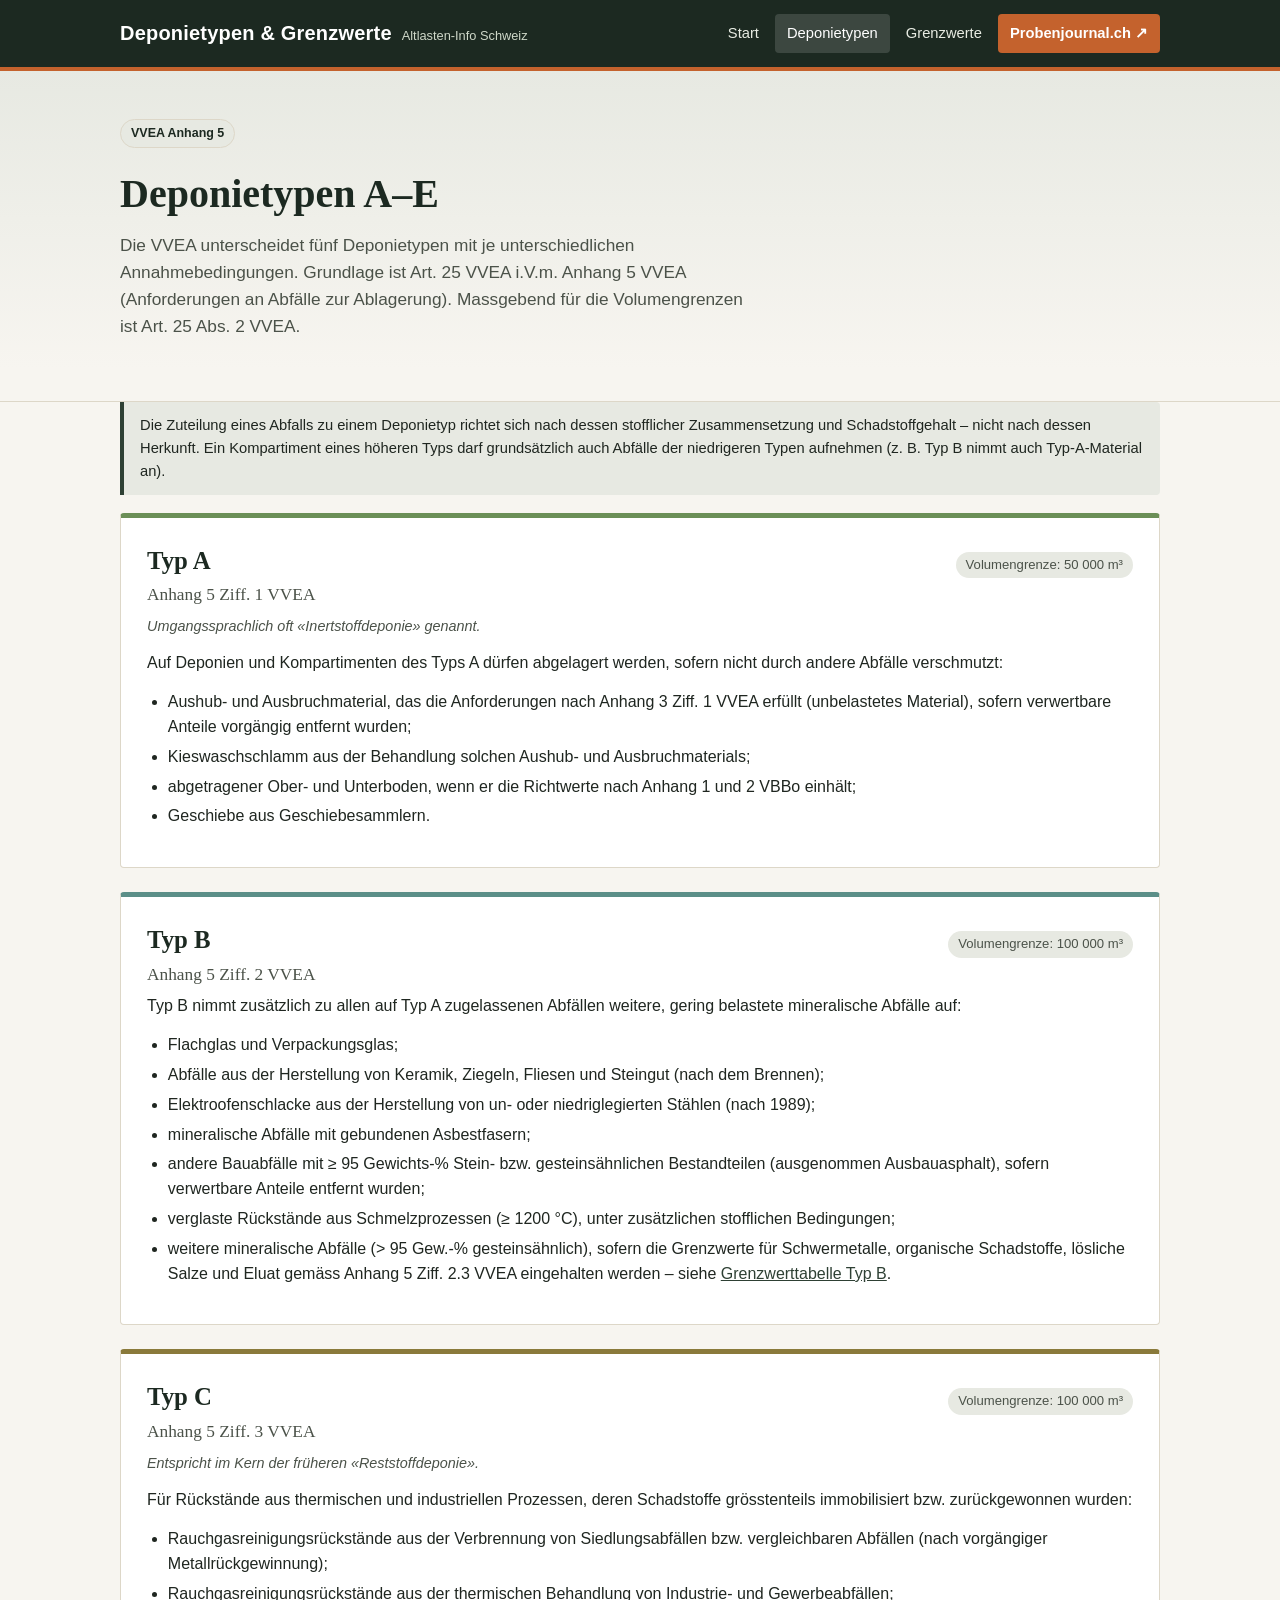
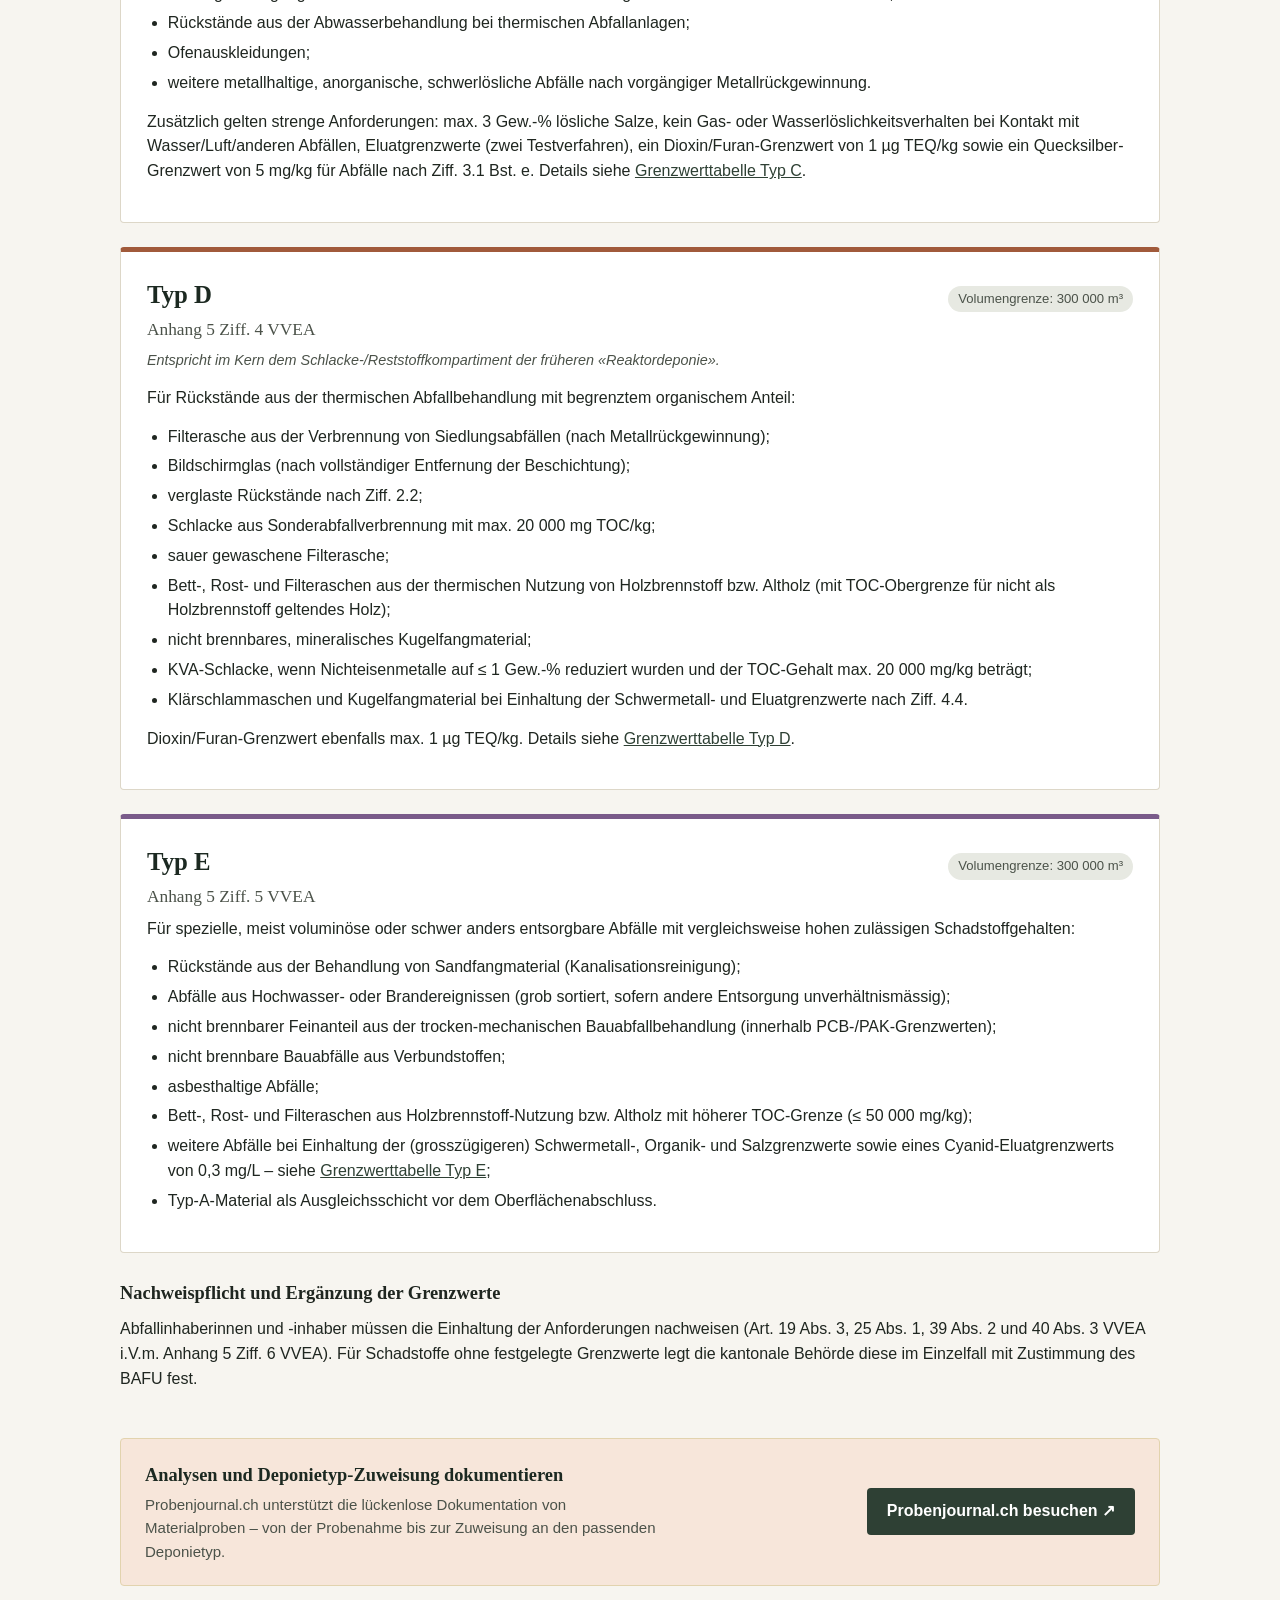
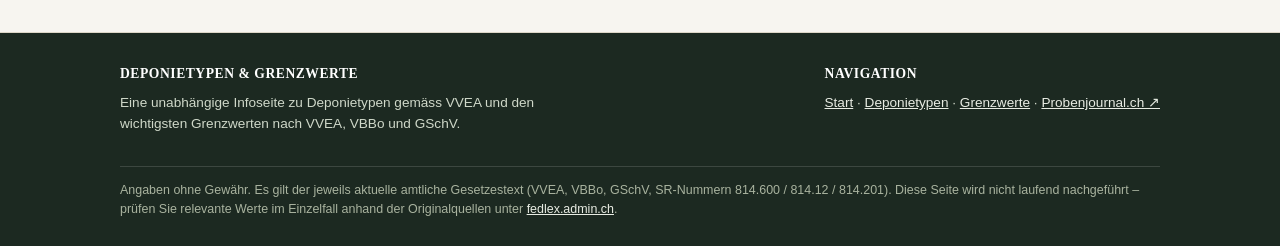
==== deponietypen.html @ 42a7e66b "Statische Infowebsite: Deponietypen A-E und Grenzwerttabelle (VVEA/VBBo/GSchV) - index.html: Startse" ====
<!DOCTYPE html>
<html lang="de">
<head>
<meta charset="UTF-8">
<meta name="viewport" content="width=device-width, initial-scale=1">
<title>Deponietypen A–E gemäss VVEA | Deponietypen &amp; Grenzwerte</title>
<meta name="description" content="Deponietyp A, B, C, D und E gemäss Anhang 5 VVEA: zulässige Abfälle, Volumengrenzen und wichtigste Anforderungen im Überblick.">
<link rel="stylesheet" href="css/style.css">
</head>
<body>

<header class="site-header">
  <div class="wrap">
    <a class="brand" href="index.html">
      <strong>Deponietypen&nbsp;&amp;&nbsp;Grenzwerte</strong>
      <span class="sub">Altlasten-Info Schweiz</span>
    </a>
    <nav class="main-nav">
      <a href="index.html">Start</a>
      <a href="deponietypen.html" aria-current="page">Deponietypen</a>
      <a href="grenzwerte.html">Grenzwerte</a>
      <a class="cta" href="https://probenjournal.ch" target="_blank" rel="noopener">Probenjournal.ch ↗</a>
    </nav>
  </div>
</header>

<div class="hero">
  <div class="wrap">
    <div class="badge-row"><span class="badge">VVEA Anhang 5</span></div>
    <h1>Deponietypen A–E</h1>
    <p class="lead">
      Die VVEA unterscheidet fünf Deponietypen mit je unterschiedlichen
      Annahmebedingungen. Grundlage ist Art. 25 VVEA i.V.m. Anhang 5 VVEA
      (Anforderungen an Abfälle zur Ablagerung). Massgebend für die
      Volumengrenzen ist Art. 25 Abs. 2 VVEA.
    </p>
  </div>
</div>

<main class="wrap">

  <div class="callout">
    Die Zuteilung eines Abfalls zu einem Deponietyp richtet sich nach dessen
    stofflicher Zusammensetzung und Schadstoffgehalt – nicht nach dessen
    Herkunft. Ein Kompartiment eines höheren Typs darf grundsätzlich auch
    Abfälle der niedrigeren Typen aufnehmen (z. B. Typ B nimmt auch Typ-A-Material an).
  </div>

  <section class="typ-section" id="typ-a" data-typ="A">
    <div class="typ-head">
      <h2>Typ A <span class="art-ref">Anhang 5 Ziff. 1 VVEA</span></h2>
      <span class="typ-meta">Volumengrenze: 50 000 m³</span>
    </div>
    <p class="former-name">Umgangssprachlich oft «Inertstoffdeponie» genannt.</p>
    <p>Auf Deponien und Kompartimenten des Typs A dürfen abgelagert werden, sofern nicht durch andere Abfälle verschmutzt:</p>
    <ul>
      <li>Aushub- und Ausbruchmaterial, das die Anforderungen nach Anhang 3 Ziff. 1 VVEA erfüllt (unbelastetes Material), sofern verwertbare Anteile vorgängig entfernt wurden;</li>
      <li>Kieswaschschlamm aus der Behandlung solchen Aushub- und Ausbruchmaterials;</li>
      <li>abgetragener Ober- und Unterboden, wenn er die Richtwerte nach Anhang 1 und 2 VBBo einhält;</li>
      <li>Geschiebe aus Geschiebesammlern.</li>
    </ul>
  </section>

  <section class="typ-section" id="typ-b" data-typ="B">
    <div class="typ-head">
      <h2>Typ B <span class="art-ref">Anhang 5 Ziff. 2 VVEA</span></h2>
      <span class="typ-meta">Volumengrenze: 100 000 m³</span>
    </div>
    <p>Typ B nimmt zusätzlich zu allen auf Typ A zugelassenen Abfällen weitere, gering belastete mineralische Abfälle auf:</p>
    <ul>
      <li>Flachglas und Verpackungsglas;</li>
      <li>Abfälle aus der Herstellung von Keramik, Ziegeln, Fliesen und Steingut (nach dem Brennen);</li>
      <li>Elektroofenschlacke aus der Herstellung von un- oder niedriglegierten Stählen (nach 1989);</li>
      <li>mineralische Abfälle mit gebundenen Asbestfasern;</li>
      <li>andere Bauabfälle mit ≥ 95 Gewichts-% Stein- bzw. gesteinsähnlichen Bestandteilen (ausgenommen Ausbauasphalt), sofern verwertbare Anteile entfernt wurden;</li>
      <li>verglaste Rückstände aus Schmelzprozessen (≥ 1200 °C), unter zusätzlichen stofflichen Bedingungen;</li>
      <li>weitere mineralische Abfälle (&gt; 95 Gew.-% gesteinsähnlich), sofern die Grenzwerte für Schwermetalle, organische Schadstoffe, lösliche Salze und Eluat gemäss Anhang 5 Ziff. 2.3 VVEA eingehalten werden – siehe <a href="grenzwerte.html#vvea-typ-b">Grenzwerttabelle Typ B</a>.</li>
    </ul>
  </section>

  <section class="typ-section" id="typ-c" data-typ="C">
    <div class="typ-head">
      <h2>Typ C <span class="art-ref">Anhang 5 Ziff. 3 VVEA</span></h2>
      <span class="typ-meta">Volumengrenze: 100 000 m³</span>
    </div>
    <p class="former-name">Entspricht im Kern der früheren «Reststoffdeponie».</p>
    <p>Für Rückstände aus thermischen und industriellen Prozessen, deren Schadstoffe grösstenteils immobilisiert bzw. zurückgewonnen wurden:</p>
    <ul>
      <li>Rauchgasreinigungsrückstände aus der Verbrennung von Siedlungsabfällen bzw. vergleichbaren Abfällen (nach vorgängiger Metallrückgewinnung);</li>
      <li>Rauchgasreinigungsrückstände aus der thermischen Behandlung von Industrie- und Gewerbeabfällen;</li>
      <li>Rückstände aus der Abwasserbehandlung bei thermischen Abfallanlagen;</li>
      <li>Ofenauskleidungen;</li>
      <li>weitere metallhaltige, anorganische, schwerlösliche Abfälle nach vorgängiger Metallrückgewinnung.</li>
    </ul>
    <p>Zusätzlich gelten strenge Anforderungen: max. 3 Gew.-% lösliche Salze, kein Gas- oder Wasserlöslichkeitsverhalten bei Kontakt mit Wasser/Luft/anderen Abfällen, Eluatgrenzwerte (zwei Testverfahren), ein Dioxin/Furan-Grenzwert von 1 µg TEQ/kg sowie ein Quecksilber-Grenzwert von 5 mg/kg für Abfälle nach Ziff. 3.1 Bst. e. Details siehe <a href="grenzwerte.html#vvea-typ-c">Grenzwerttabelle Typ C</a>.</p>
  </section>

  <section class="typ-section" id="typ-d" data-typ="D">
    <div class="typ-head">
      <h2>Typ D <span class="art-ref">Anhang 5 Ziff. 4 VVEA</span></h2>
      <span class="typ-meta">Volumengrenze: 300 000 m³</span>
    </div>
    <p class="former-name">Entspricht im Kern dem Schlacke-/Reststoffkompartiment der früheren «Reaktordeponie».</p>
    <p>Für Rückstände aus der thermischen Abfallbehandlung mit begrenztem organischem Anteil:</p>
    <ul>
      <li>Filterasche aus der Verbrennung von Siedlungsabfällen (nach Metallrückgewinnung);</li>
      <li>Bildschirmglas (nach vollständiger Entfernung der Beschichtung);</li>
      <li>verglaste Rückstände nach Ziff. 2.2;</li>
      <li>Schlacke aus Sonderabfallverbrennung mit max. 20 000 mg TOC/kg;</li>
      <li>sauer gewaschene Filterasche;</li>
      <li>Bett-, Rost- und Filteraschen aus der thermischen Nutzung von Holzbrennstoff bzw. Altholz (mit TOC-Obergrenze für nicht als Holzbrennstoff geltendes Holz);</li>
      <li>nicht brennbares, mineralisches Kugelfangmaterial;</li>
      <li>KVA-Schlacke, wenn Nichteisenmetalle auf ≤ 1 Gew.-% reduziert wurden und der TOC-Gehalt max. 20 000 mg/kg beträgt;</li>
      <li>Klärschlammaschen und Kugelfangmaterial bei Einhaltung der Schwermetall- und Eluatgrenzwerte nach Ziff. 4.4.</li>
    </ul>
    <p>Dioxin/Furan-Grenzwert ebenfalls max. 1 µg TEQ/kg. Details siehe <a href="grenzwerte.html#vvea-typ-d">Grenzwerttabelle Typ D</a>.</p>
  </section>

  <section class="typ-section" id="typ-e" data-typ="E">
    <div class="typ-head">
      <h2>Typ E <span class="art-ref">Anhang 5 Ziff. 5 VVEA</span></h2>
      <span class="typ-meta">Volumengrenze: 300 000 m³</span>
    </div>
    <p>Für spezielle, meist voluminöse oder schwer anders entsorgbare Abfälle mit vergleichsweise hohen zulässigen Schadstoffgehalten:</p>
    <ul>
      <li>Rückstände aus der Behandlung von Sandfangmaterial (Kanalisationsreinigung);</li>
      <li>Abfälle aus Hochwasser- oder Brandereignissen (grob sortiert, sofern andere Entsorgung unverhältnismässig);</li>
      <li>nicht brennbarer Feinanteil aus der trocken-mechanischen Bauabfallbehandlung (innerhalb PCB-/PAK-Grenzwerten);</li>
      <li>nicht brennbare Bauabfälle aus Verbundstoffen;</li>
      <li>asbesthaltige Abfälle;</li>
      <li>Bett-, Rost- und Filteraschen aus Holzbrennstoff-Nutzung bzw. Altholz mit höherer TOC-Grenze (≤ 50 000 mg/kg);</li>
      <li>weitere Abfälle bei Einhaltung der (grosszügigeren) Schwermetall-, Organik- und Salzgrenzwerte sowie eines Cyanid-Eluatgrenzwerts von 0,3 mg/L – siehe <a href="grenzwerte.html#vvea-typ-e">Grenzwerttabelle Typ E</a>;</li>
      <li>Typ-A-Material als Ausgleichsschicht vor dem Oberflächenabschluss.</li>
    </ul>
  </section>

  <section class="block">
    <h3>Nachweispflicht und Ergänzung der Grenzwerte</h3>
    <p>
      Abfallinhaberinnen und -inhaber müssen die Einhaltung der Anforderungen
      nachweisen (Art. 19 Abs. 3, 25 Abs. 1, 39 Abs. 2 und 40 Abs. 3 VVEA i.V.m.
      Anhang 5 Ziff. 6 VVEA). Für Schadstoffe ohne festgelegte Grenzwerte legt
      die kantonale Behörde diese im Einzelfall mit Zustimmung des BAFU fest.
    </p>
  </section>

  <section class="block">
    <div class="cta-box">
      <div>
        <h3>Analysen und Deponietyp-Zuweisung dokumentieren</h3>
        <p>Probenjournal.ch unterstützt die lückenlose Dokumentation von Materialproben – von der Probenahme bis zur Zuweisung an den passenden Deponietyp.</p>
      </div>
      <a class="btn" href="https://probenjournal.ch" target="_blank" rel="noopener">Probenjournal.ch besuchen ↗</a>
    </div>
  </section>

</main>

<footer class="site-footer">
  <div class="wrap">
    <div class="foot-grid">
      <div class="foot-col">
        <h4>Deponietypen &amp; Grenzwerte</h4>
        <p>Eine unabhängige Infoseite zu Deponietypen gemäss VVEA und den wichtigsten Grenzwerten nach VVEA, VBBo und GSchV.</p>
      </div>
      <div class="foot-col">
        <h4>Navigation</h4>
        <p>
          <a href="index.html">Start</a> ·
          <a href="deponietypen.html">Deponietypen</a> ·
          <a href="grenzwerte.html">Grenzwerte</a> ·
          <a href="https://probenjournal.ch" target="_blank" rel="noopener">Probenjournal.ch ↗</a>
        </p>
      </div>
    </div>
    <div class="disclaimer">
      Angaben ohne Gewähr. Es gilt der jeweils aktuelle amtliche Gesetzestext
      (VVEA, VBBo, GSchV, SR-Nummern 814.600 / 814.12 / 814.201). Diese Seite
      wird nicht laufend nachgeführt – prüfen Sie relevante Werte im Einzelfall
      anhand der Originalquellen unter
      <a href="https://www.fedlex.admin.ch" target="_blank" rel="noopener">fedlex.admin.ch</a>.
    </div>
  </div>
</footer>

</body>
</html>
---- css/style.css ----
/* ===========================================================
   Deponietypen & Grenzwerte – nüchterne Infowebsite
   =========================================================== */

/*
  Farbschema und Typografie bewusst an probenjournal.ch angeglichen
  (Moosgrün als Marke, Terrakotta als Akzent, warmes Off-White statt
  reinem Weiss, Serife für Überschriften) — diese Seite ist die
  Detailquelle/„Anflugschneise“ zu Probenjournal, kein Fremdkörper.
*/

:root {
  --bg: #f7f5f0;
  --bg-alt: #ffffff;
  --ink: #1f2620;
  --ink-soft: #4b5249;
  --line: #ddd7c8;
  --brand: #2e4034;
  --brand-dark: #1c2921;
  --brand-tint: #e7e9e2;
  --accent: #c4622d;
  --accent-tint: #f7e6da;
  --typ-a: #6b8f57;
  --typ-b: #5b8f88;
  --typ-c: #8a7a3b;
  --typ-d: #a15a3b;
  --typ-e: #7a5b8a;
  --radius: 4px;
  --maxw: 1080px;
  font-size: 16px;
}

* { box-sizing: border-box; }

html, body {
  margin: 0;
  padding: 0;
  background: var(--bg);
  color: var(--ink);
  font-family: Georgia, "Iowan Old Style", "Palatino Linotype", Palatino, serif;
  line-height: 1.55;
}

body {
  font-family: -apple-system, BlinkMacSystemFont, "Segoe UI", Roboto, Helvetica, Arial, sans-serif;
}

.wrap {
  max-width: var(--maxw);
  margin: 0 auto;
  padding: 0 20px;
}

/* -------------------- Header / Nav -------------------- */

header.site-header {
  background: var(--brand-dark);
  color: #fff;
  border-bottom: 4px solid var(--accent);
}

header.site-header .wrap {
  display: flex;
  align-items: center;
  justify-content: space-between;
  flex-wrap: wrap;
  padding-top: 14px;
  padding-bottom: 14px;
  gap: 12px;
}

.brand {
  display: flex;
  align-items: baseline;
  gap: 10px;
  text-decoration: none;
  color: #fff;
}

.brand strong {
  font-size: 1.25rem;
  letter-spacing: 0.01em;
}

.brand span.sub {
  font-size: 0.8rem;
  color: #cfd8c9;
  font-weight: 400;
}

nav.main-nav {
  display: flex;
  gap: 4px;
  flex-wrap: wrap;
}

nav.main-nav a {
  color: #e8ece3;
  text-decoration: none;
  font-size: 0.92rem;
  padding: 8px 12px;
  border-radius: var(--radius);
  transition: background 0.15s ease;
}

nav.main-nav a:hover,
nav.main-nav a[aria-current="page"] {
  background: rgba(255,255,255,0.14);
  color: #fff;
}

nav.main-nav a.cta {
  background: var(--accent);
  color: #fff;
  font-weight: 600;
}

nav.main-nav a.cta:hover {
  background: #a3823f;
}

/* -------------------- Hero -------------------- */

.hero {
  background: linear-gradient(180deg, var(--brand-tint), var(--bg) 90%);
  border-bottom: 1px solid var(--line);
  padding: 48px 0 40px;
}

.hero h1 {
  font-family: Georgia, "Iowan Old Style", "Palatino Linotype", Palatino, serif;
  font-size: clamp(1.7rem, 3.2vw, 2.5rem);
  margin: 0 0 14px;
  color: var(--brand-dark);
  line-height: 1.2;
}

.hero p.lead {
  font-size: 1.08rem;
  color: var(--ink-soft);
  max-width: 640px;
  margin: 0 0 22px;
}

.hero .badge-row {
  display: flex;
  gap: 8px;
  flex-wrap: wrap;
  margin-bottom: 22px;
}

.badge {
  display: inline-block;
  font-size: 0.78rem;
  font-weight: 600;
  padding: 4px 10px;
  border-radius: 100px;
  background: var(--brand-tint);
  color: var(--brand-dark);
  border: 1px solid var(--line);
}

/* -------------------- Main content -------------------- */

main {
  padding: 40px 0 20px;
}

section.block {
  margin-bottom: 46px;
}

h2, h3, h4 {
  font-family: Georgia, "Iowan Old Style", "Palatino Linotype", Palatino, serif;
}

h2 {
  font-size: 1.55rem;
  color: var(--brand-dark);
  border-bottom: 2px solid var(--brand-tint);
  padding-bottom: 8px;
  margin: 0 0 18px;
}

h2 .art-ref {
  font-size: 0.7em;
  font-weight: 400;
  color: var(--ink-soft);
  display: block;
  margin-top: 2px;
}

h3 {
  font-size: 1.15rem;
  color: var(--ink);
  margin: 26px 0 10px;
}

h4 {
  font-size: 1rem;
  color: var(--ink);
  margin: 18px 0 8px;
}

p { margin: 0 0 14px; }

a { color: var(--brand); }
a:hover { color: var(--brand-dark); }

ul, ol {
  margin: 0 0 14px;
  padding-left: 1.3em;
}
li { margin-bottom: 5px; }

.muted { color: var(--ink-soft); }
.small { font-size: 0.86rem; }

/* -------------------- Cards (Deponietypen Übersicht) -------------------- */

.card-grid {
  display: grid;
  grid-template-columns: repeat(auto-fit, minmax(200px, 1fr));
  gap: 14px;
  margin-bottom: 10px;
}

.type-card {
  background: var(--bg-alt);
  border: 1px solid var(--line);
  border-left: 5px solid var(--brand);
  border-radius: var(--radius);
  padding: 16px 16px 14px;
  text-decoration: none;
  color: var(--ink);
  display: block;
  transition: box-shadow 0.15s ease, transform 0.15s ease;
}

.type-card:hover {
  box-shadow: 0 4px 14px rgba(0,0,0,0.08);
  transform: translateY(-1px);
}

.type-card .type-letter {
  font-size: 1.6rem;
  font-weight: 700;
  color: var(--brand-dark);
  display: block;
  margin-bottom: 4px;
}

.type-card p {
  font-size: 0.88rem;
  color: var(--ink-soft);
  margin: 0;
}

.type-card[data-typ="A"] { border-left-color: var(--typ-a); }
.type-card[data-typ="B"] { border-left-color: var(--typ-b); }
.type-card[data-typ="C"] { border-left-color: var(--typ-c); }
.type-card[data-typ="D"] { border-left-color: var(--typ-d); }
.type-card[data-typ="E"] { border-left-color: var(--typ-e); }

/* -------------------- Deponietyp detail sections -------------------- */

.typ-section {
  background: var(--bg-alt);
  border: 1px solid var(--line);
  border-radius: var(--radius);
  padding: 24px 26px;
  margin-bottom: 24px;
  border-top: 5px solid var(--brand);
}

.typ-section[data-typ="A"] { border-top-color: var(--typ-a); }
.typ-section[data-typ="B"] { border-top-color: var(--typ-b); }
.typ-section[data-typ="C"] { border-top-color: var(--typ-c); }
.typ-section[data-typ="D"] { border-top-color: var(--typ-d); }
.typ-section[data-typ="E"] { border-top-color: var(--typ-e); }

.typ-section .typ-head {
  display: flex;
  align-items: baseline;
  justify-content: space-between;
  gap: 12px;
  flex-wrap: wrap;
  margin-bottom: 6px;
}

.typ-section .typ-head h2 { margin-bottom: 0; border-bottom: none; padding-bottom: 0; }

.typ-meta {
  font-size: 0.82rem;
  color: var(--ink-soft);
  background: var(--brand-tint);
  padding: 3px 10px;
  border-radius: 100px;
  white-space: nowrap;
}

.former-name {
  font-size: 0.9rem;
  color: var(--ink-soft);
  margin: 0 0 14px;
  font-style: italic;
}

/* -------------------- Tables -------------------- */

.table-scroll {
  overflow-x: auto;
  margin-bottom: 18px;
  border: 1px solid var(--line);
  border-radius: var(--radius);
  background: var(--bg-alt);
}

table {
  width: 100%;
  border-collapse: collapse;
  font-size: 0.88rem;
  min-width: 480px;
}

table caption {
  text-align: left;
  font-weight: 600;
  padding: 10px 14px 0;
  color: var(--brand-dark);
}

thead th {
  background: var(--brand-tint);
  color: var(--brand-dark);
  text-align: left;
  padding: 9px 12px;
  border-bottom: 2px solid var(--line);
  font-weight: 600;
  white-space: nowrap;
}

tbody td, tbody th {
  padding: 8px 12px;
  border-bottom: 1px solid var(--line);
  vertical-align: top;
}

tbody th { text-align: left; font-weight: 500; }

tbody tr:last-child td, tbody tr:last-child th { border-bottom: none; }

tbody tr:nth-child(even) { background: #fbfaf7; }

td.num, th.num { text-align: right; font-variant-numeric: tabular-nums; white-space: nowrap; }

.legend-note {
  font-size: 0.78rem;
  color: var(--ink-soft);
  padding: 10px 14px;
  border-top: 1px solid var(--line);
}

/* -------------------- CTA boxes -------------------- */

.cta-box {
  background: var(--accent-tint);
  border: 1px solid #e2d3ae;
  border-radius: var(--radius);
  padding: 22px 24px;
  display: flex;
  align-items: center;
  justify-content: space-between;
  gap: 20px;
  flex-wrap: wrap;
}

.cta-box h3 {
  margin: 0 0 4px;
  color: var(--brand-dark);
}

.cta-box p { margin: 0; color: var(--ink-soft); font-size: 0.94rem; max-width: 520px; }

.btn {
  display: inline-block;
  background: var(--brand);
  color: #fff !important;
  text-decoration: none;
  font-weight: 600;
  padding: 11px 20px;
  border-radius: var(--radius);
  white-space: nowrap;
  transition: background 0.15s ease;
}

.btn:hover { background: var(--brand-dark); }

.btn-outline {
  display: inline-block;
  background: transparent;
  border: 1.5px solid var(--brand);
  color: var(--brand) !important;
  text-decoration: none;
  font-weight: 600;
  padding: 9px 18px;
  border-radius: var(--radius);
}

.btn-outline:hover { background: var(--brand-tint); }

/* -------------------- Info / warning callouts -------------------- */

.callout {
  border-left: 4px solid var(--brand);
  background: var(--brand-tint);
  padding: 12px 16px;
  border-radius: 0 var(--radius) var(--radius) 0;
  margin: 0 0 18px;
  font-size: 0.92rem;
}

.callout.warn {
  border-left-color: var(--accent);
  background: var(--accent-tint);
}

/* -------------------- Footer -------------------- */

footer.site-footer {
  border-top: 1px solid var(--line);
  background: var(--brand-dark);
  color: #cfd8c9;
  padding: 30px 0 26px;
  margin-top: 20px;
  font-size: 0.85rem;
}

footer.site-footer a { color: #e8ece3; }
footer.site-footer a:hover { color: #fff; }

footer.site-footer .foot-grid {
  display: flex;
  justify-content: space-between;
  gap: 24px;
  flex-wrap: wrap;
}

footer.site-footer .foot-col { max-width: 420px; }

footer.site-footer h4 {
  color: #fff;
  font-size: 0.85rem;
  text-transform: uppercase;
  letter-spacing: 0.04em;
  margin: 0 0 8px;
}

footer.site-footer .disclaimer {
  margin-top: 18px;
  padding-top: 14px;
  border-top: 1px solid rgba(255,255,255,0.14);
  color: #a9b39f;
  font-size: 0.78rem;
}

/* -------------------- Responsive -------------------- */

@media (max-width: 640px) {
  nav.main-nav { width: 100%; justify-content: flex-start; }
  .cta-box { flex-direction: column; align-items: flex-start; }
  h2 { font-size: 1.3rem; }
}

/* -------------------- Print -------------------- */

@media print {
  header.site-header, footer.site-footer, .cta-box, nav.main-nav { display: none; }
  body { background: #fff; }
}
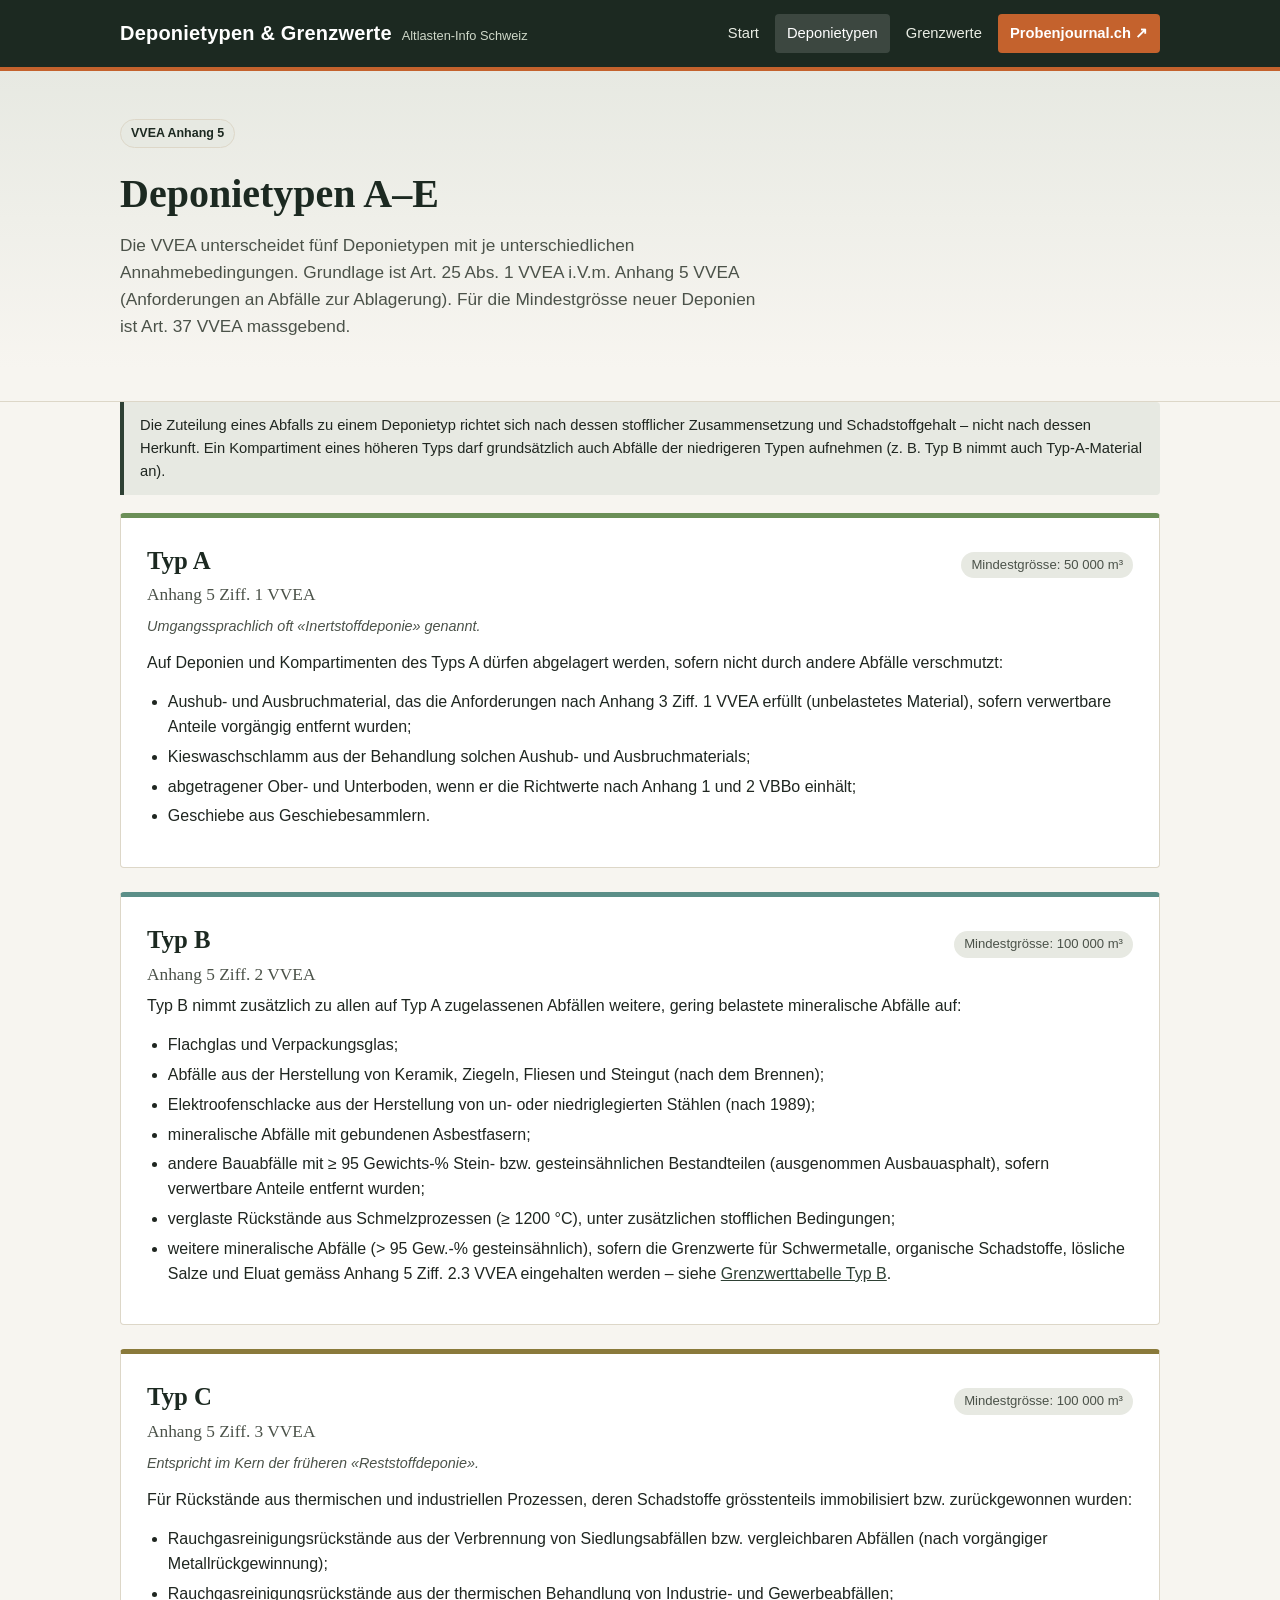
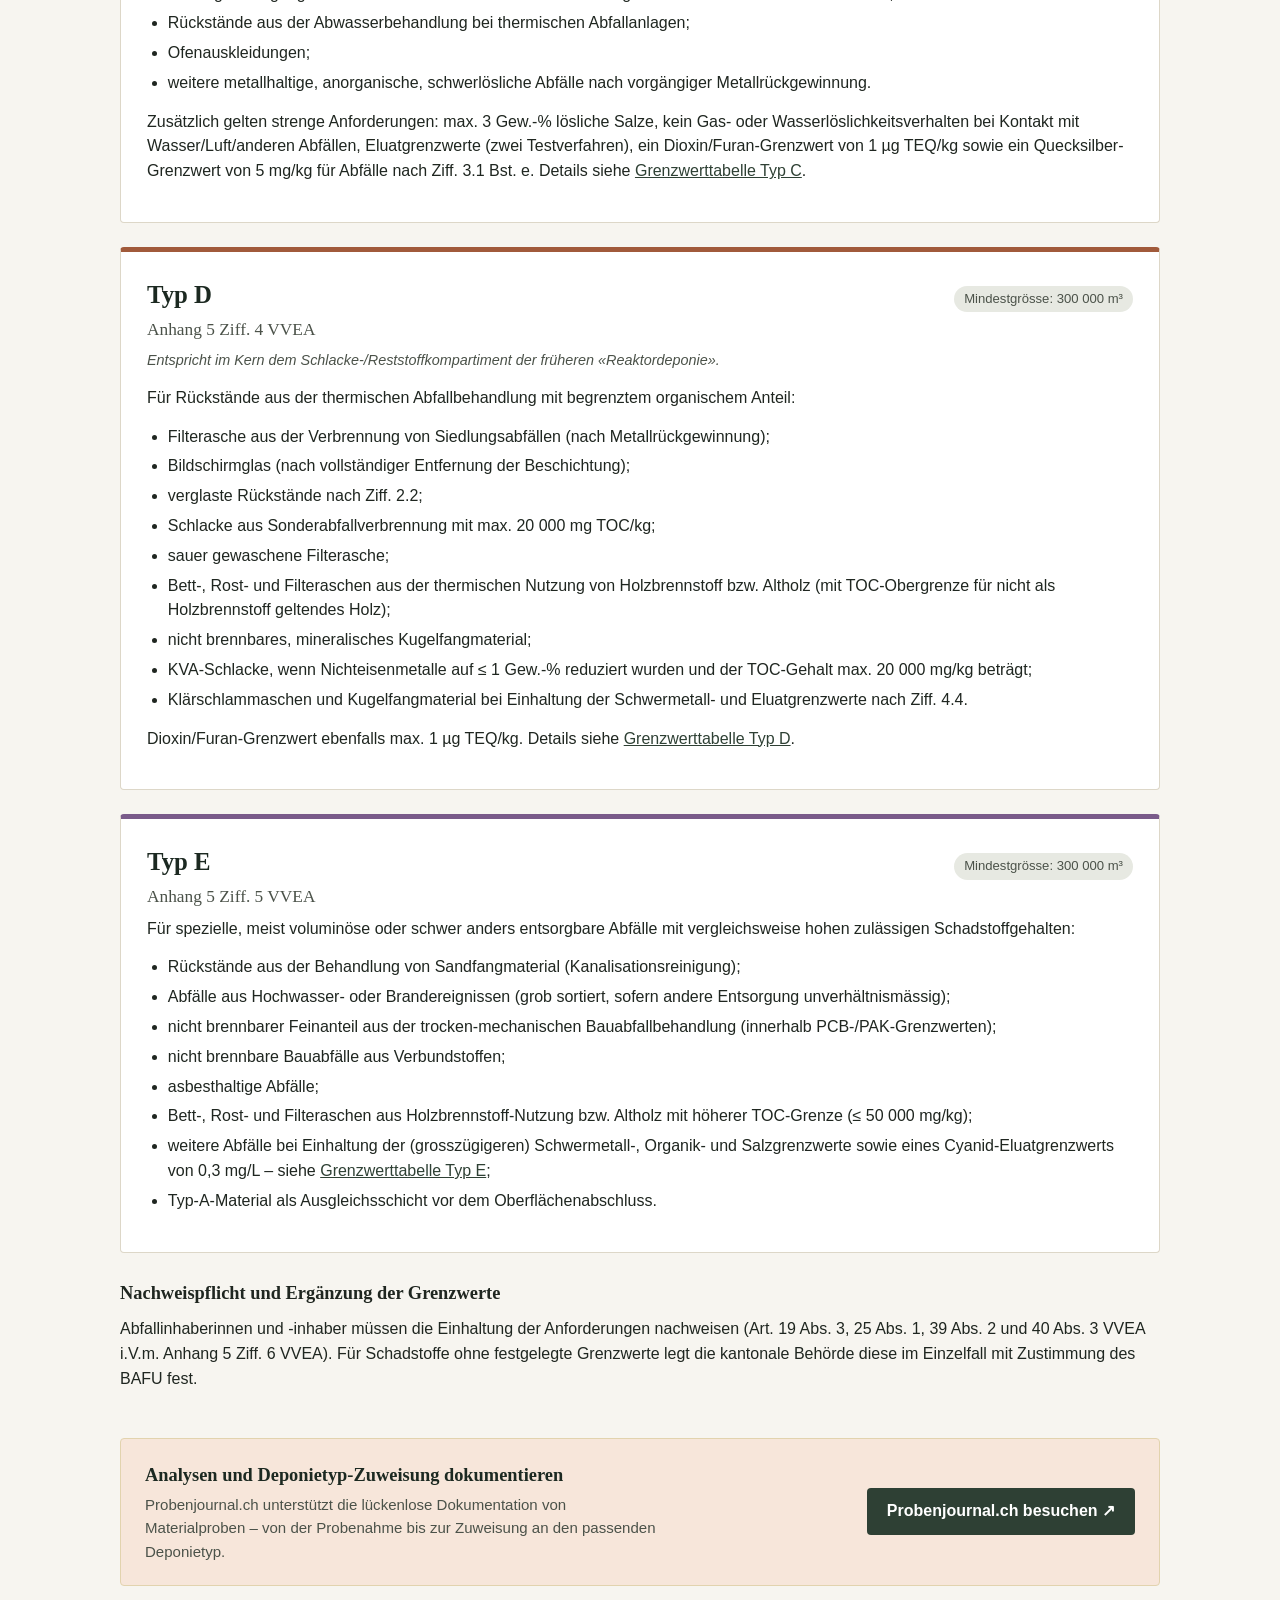
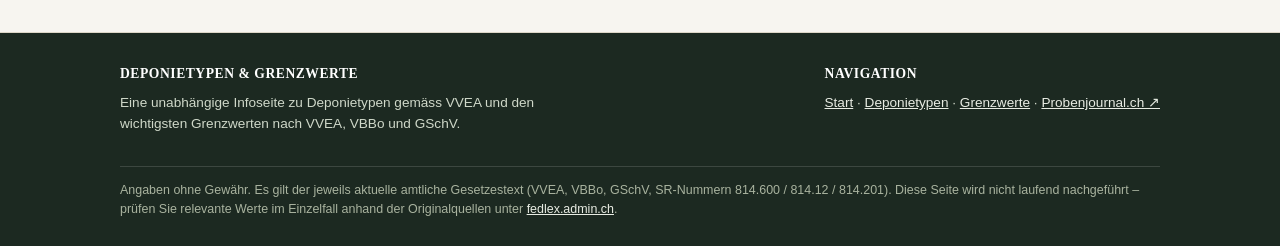
==== commit 2f037c92: "Fix: Volumenangaben pro Deponietyp sind Mindest-, nicht Maximalwerte Art. 37 VVEA ('Mindestgrösse') " ====
--- a/deponietypen.html
+++ b/deponietypen.html
@@ -4,7 +4,7 @@
 <meta charset="UTF-8">
 <meta name="viewport" content="width=device-width, initial-scale=1">
 <title>Deponietypen A–E gemäss VVEA | Deponietypen &amp; Grenzwerte</title>
-<meta name="description" content="Deponietyp A, B, C, D und E gemäss Anhang 5 VVEA: zulässige Abfälle, Volumengrenzen und wichtigste Anforderungen im Überblick.">
+<meta name="description" content="Deponietyp A, B, C, D und E gemäss Anhang 5 VVEA: zulässige Abfälle, Mindestgrössen und wichtigste Anforderungen im Überblick.">
 <link rel="stylesheet" href="css/style.css">
 </head>
 <body>
@@ -30,9 +30,9 @@
     <h1>Deponietypen A–E</h1>
     <p class="lead">
       Die VVEA unterscheidet fünf Deponietypen mit je unterschiedlichen
-      Annahmebedingungen. Grundlage ist Art. 25 VVEA i.V.m. Anhang 5 VVEA
-      (Anforderungen an Abfälle zur Ablagerung). Massgebend für die
-      Volumengrenzen ist Art. 25 Abs. 2 VVEA.
+      Annahmebedingungen. Grundlage ist Art. 25 Abs. 1 VVEA i.V.m. Anhang 5 VVEA
+      (Anforderungen an Abfälle zur Ablagerung). Für die Mindestgrösse neuer
+      Deponien ist Art. 37 VVEA massgebend.
     </p>
   </div>
 </div>
@@ -49,7 +49,7 @@
   <section class="typ-section" id="typ-a" data-typ="A">
     <div class="typ-head">
       <h2>Typ A <span class="art-ref">Anhang 5 Ziff. 1 VVEA</span></h2>
-      <span class="typ-meta">Volumengrenze: 50 000 m³</span>
+      <span class="typ-meta">Mindestgrösse: 50 000 m³</span>
     </div>
     <p class="former-name">Umgangssprachlich oft «Inertstoffdeponie» genannt.</p>
     <p>Auf Deponien und Kompartimenten des Typs A dürfen abgelagert werden, sofern nicht durch andere Abfälle verschmutzt:</p>
@@ -64,7 +64,7 @@
   <section class="typ-section" id="typ-b" data-typ="B">
     <div class="typ-head">
       <h2>Typ B <span class="art-ref">Anhang 5 Ziff. 2 VVEA</span></h2>
-      <span class="typ-meta">Volumengrenze: 100 000 m³</span>
+      <span class="typ-meta">Mindestgrösse: 100 000 m³</span>
     </div>
     <p>Typ B nimmt zusätzlich zu allen auf Typ A zugelassenen Abfällen weitere, gering belastete mineralische Abfälle auf:</p>
     <ul>
@@ -74,14 +74,14 @@
       <li>mineralische Abfälle mit gebundenen Asbestfasern;</li>
       <li>andere Bauabfälle mit ≥ 95 Gewichts-% Stein- bzw. gesteinsähnlichen Bestandteilen (ausgenommen Ausbauasphalt), sofern verwertbare Anteile entfernt wurden;</li>
       <li>verglaste Rückstände aus Schmelzprozessen (≥ 1200 °C), unter zusätzlichen stofflichen Bedingungen;</li>
-      <li>weitere mineralische Abfälle (&gt; 95 Gew.-% gesteinsähnlich), sofern die Grenzwerte für Schwermetalle, organische Schadstoffe, lösliche Salze und Eluat gemäss Anhang 5 Ziff. 2.3 VVEA eingehalten werden – siehe <a href="grenzwerte.html#vvea-typ-b">Grenzwerttabelle Typ B</a>.</li>
+      <li>weitere mineralische Abfälle (&gt; 95 Gew.-% gesteinsähnlich), sofern die Grenzwerte für Schwermetalle, organische Schadstoffe, lösliche Salze und Eluat gemäss Anhang 5 Ziff. 2.3 VVEA eingehalten werden – siehe <a href="grenzwerte.html#matrix">Grenzwerttabelle Typ B</a>.</li>
     </ul>
   </section>
 
   <section class="typ-section" id="typ-c" data-typ="C">
     <div class="typ-head">
       <h2>Typ C <span class="art-ref">Anhang 5 Ziff. 3 VVEA</span></h2>
-      <span class="typ-meta">Volumengrenze: 100 000 m³</span>
+      <span class="typ-meta">Mindestgrösse: 100 000 m³</span>
     </div>
     <p class="former-name">Entspricht im Kern der früheren «Reststoffdeponie».</p>
     <p>Für Rückstände aus thermischen und industriellen Prozessen, deren Schadstoffe grösstenteils immobilisiert bzw. zurückgewonnen wurden:</p>
@@ -92,13 +92,13 @@
       <li>Ofenauskleidungen;</li>
       <li>weitere metallhaltige, anorganische, schwerlösliche Abfälle nach vorgängiger Metallrückgewinnung.</li>
     </ul>
-    <p>Zusätzlich gelten strenge Anforderungen: max. 3 Gew.-% lösliche Salze, kein Gas- oder Wasserlöslichkeitsverhalten bei Kontakt mit Wasser/Luft/anderen Abfällen, Eluatgrenzwerte (zwei Testverfahren), ein Dioxin/Furan-Grenzwert von 1 µg TEQ/kg sowie ein Quecksilber-Grenzwert von 5 mg/kg für Abfälle nach Ziff. 3.1 Bst. e. Details siehe <a href="grenzwerte.html#vvea-typ-c">Grenzwerttabelle Typ C</a>.</p>
+    <p>Zusätzlich gelten strenge Anforderungen: max. 3 Gew.-% lösliche Salze, kein Gas- oder Wasserlöslichkeitsverhalten bei Kontakt mit Wasser/Luft/anderen Abfällen, Eluatgrenzwerte (zwei Testverfahren), ein Dioxin/Furan-Grenzwert von 1 µg TEQ/kg sowie ein Quecksilber-Grenzwert von 5 mg/kg für Abfälle nach Ziff. 3.1 Bst. e. Details siehe <a href="grenzwerte.html#matrix">Grenzwerttabelle Typ C</a>.</p>
   </section>
 
   <section class="typ-section" id="typ-d" data-typ="D">
     <div class="typ-head">
       <h2>Typ D <span class="art-ref">Anhang 5 Ziff. 4 VVEA</span></h2>
-      <span class="typ-meta">Volumengrenze: 300 000 m³</span>
+      <span class="typ-meta">Mindestgrösse: 300 000 m³</span>
     </div>
     <p class="former-name">Entspricht im Kern dem Schlacke-/Reststoffkompartiment der früheren «Reaktordeponie».</p>
     <p>Für Rückstände aus der thermischen Abfallbehandlung mit begrenztem organischem Anteil:</p>
@@ -113,13 +113,13 @@
       <li>KVA-Schlacke, wenn Nichteisenmetalle auf ≤ 1 Gew.-% reduziert wurden und der TOC-Gehalt max. 20 000 mg/kg beträgt;</li>
       <li>Klärschlammaschen und Kugelfangmaterial bei Einhaltung der Schwermetall- und Eluatgrenzwerte nach Ziff. 4.4.</li>
     </ul>
-    <p>Dioxin/Furan-Grenzwert ebenfalls max. 1 µg TEQ/kg. Details siehe <a href="grenzwerte.html#vvea-typ-d">Grenzwerttabelle Typ D</a>.</p>
+    <p>Dioxin/Furan-Grenzwert ebenfalls max. 1 µg TEQ/kg. Details siehe <a href="grenzwerte.html#matrix">Grenzwerttabelle Typ D</a>.</p>
   </section>
 
   <section class="typ-section" id="typ-e" data-typ="E">
     <div class="typ-head">
       <h2>Typ E <span class="art-ref">Anhang 5 Ziff. 5 VVEA</span></h2>
-      <span class="typ-meta">Volumengrenze: 300 000 m³</span>
+      <span class="typ-meta">Mindestgrösse: 300 000 m³</span>
     </div>
     <p>Für spezielle, meist voluminöse oder schwer anders entsorgbare Abfälle mit vergleichsweise hohen zulässigen Schadstoffgehalten:</p>
     <ul>
@@ -129,7 +129,7 @@
       <li>nicht brennbare Bauabfälle aus Verbundstoffen;</li>
       <li>asbesthaltige Abfälle;</li>
       <li>Bett-, Rost- und Filteraschen aus Holzbrennstoff-Nutzung bzw. Altholz mit höherer TOC-Grenze (≤ 50 000 mg/kg);</li>
-      <li>weitere Abfälle bei Einhaltung der (grosszügigeren) Schwermetall-, Organik- und Salzgrenzwerte sowie eines Cyanid-Eluatgrenzwerts von 0,3 mg/L – siehe <a href="grenzwerte.html#vvea-typ-e">Grenzwerttabelle Typ E</a>;</li>
+      <li>weitere Abfälle bei Einhaltung der (grosszügigeren) Schwermetall-, Organik- und Salzgrenzwerte sowie eines Cyanid-Eluatgrenzwerts von 0,3 mg/L – siehe <a href="grenzwerte.html#matrix">Grenzwerttabelle Typ E</a>;</li>
       <li>Typ-A-Material als Ausgleichsschicht vor dem Oberflächenabschluss.</li>
     </ul>
   </section>
--- a/css/style.css
+++ b/css/style.css
@@ -27,6 +27,12 @@
   --typ-e: #7a5b8a;
   --radius: 4px;
   --maxw: 1080px;
+  --maxw-wide: 1300px;
+  --typ-a-tint: #e9f0e4;
+  --typ-b-tint: #e3eeec;
+  --typ-c-tint: #f0ecdd;
+  --typ-d-tint: #f3e4da;
+  --typ-e-tint: #ebe3ee;
   font-size: 16px;
 }
 
@@ -361,6 +367,211 @@
   border-top: 1px solid var(--line);
 }
 
+/* -------------------- Wide sections (Grenzwerttabelle) -------------------- */
+
+.wrap.wide { max-width: var(--maxw-wide); }
+
+/* In-page Sprungnavigation */
+
+.jump-nav {
+  display: flex;
+  flex-wrap: wrap;
+  gap: 8px;
+  margin: 0 0 26px;
+}
+
+.jump-nav a {
+  display: inline-block;
+  font-size: 0.82rem;
+  font-weight: 600;
+  color: var(--brand-dark);
+  background: var(--bg-alt);
+  border: 1px solid var(--line);
+  padding: 6px 13px;
+  border-radius: 100px;
+  text-decoration: none;
+}
+
+.jump-nav a:hover { background: var(--brand-tint); }
+
+/* Farblegende Deponietypen */
+
+.typ-legend {
+  display: flex;
+  flex-wrap: wrap;
+  gap: 10px;
+  margin: 0 0 16px;
+  font-size: 0.78rem;
+}
+
+.typ-legend span {
+  display: inline-flex;
+  align-items: center;
+  gap: 6px;
+  padding: 3px 10px 3px 6px;
+  border-radius: 100px;
+  background: var(--bg-alt);
+  border: 1px solid var(--line);
+  color: var(--ink-soft);
+}
+
+.typ-legend .dot {
+  width: 10px;
+  height: 10px;
+  border-radius: 50%;
+  display: inline-block;
+}
+
+.typ-legend .dot.a { background: var(--typ-a); }
+.typ-legend .dot.b { background: var(--typ-b); }
+.typ-legend .dot.c { background: var(--typ-c); }
+.typ-legend .dot.d { background: var(--typ-d); }
+.typ-legend .dot.e { background: var(--typ-e); }
+
+/* Matrix-Tabelle: alle Stoffe x alle Typen, kompakt & farblich unterlegt */
+
+.matrix-scroll {
+  overflow-x: auto;
+  border: 1px solid var(--line);
+  border-radius: var(--radius);
+  background: var(--bg-alt);
+  margin-bottom: 10px;
+}
+
+table.matrix {
+  width: 100%;
+  border-collapse: collapse;
+  font-size: 0.82rem;
+  min-width: 760px;
+}
+
+table.matrix caption {
+  text-align: left;
+  font-weight: 600;
+  padding: 12px 14px 4px;
+  color: var(--brand-dark);
+  font-size: 0.95rem;
+}
+
+table.matrix th, table.matrix td {
+  padding: 6px 10px;
+  border-bottom: 1px solid var(--line);
+  white-space: nowrap;
+}
+
+table.matrix thead tr.group-row th {
+  text-align: center;
+  font-size: 0.72rem;
+  text-transform: uppercase;
+  letter-spacing: 0.03em;
+  color: var(--ink-soft);
+  background: var(--bg-alt);
+  border-bottom: none;
+  padding-top: 10px;
+  padding-bottom: 2px;
+}
+
+table.matrix thead tr.col-row th {
+  text-align: center;
+  font-weight: 700;
+  border-bottom: 2px solid var(--line);
+  padding-bottom: 8px;
+}
+
+table.matrix thead tr.col-row th.stoff-head,
+table.matrix thead tr.group-row th.stoff-head {
+  text-align: left;
+}
+
+table.matrix tbody th {
+  text-align: left;
+  font-weight: 500;
+  position: sticky;
+  left: 0;
+  background: var(--bg-alt);
+  z-index: 1;
+  box-shadow: 1px 0 0 var(--line);
+}
+
+table.matrix tbody tr:nth-child(even) th,
+table.matrix tbody tr:nth-child(even) td.plain { background: #fbfaf7; }
+
+table.matrix td { text-align: center; font-variant-numeric: tabular-nums; }
+
+table.matrix td.na { color: var(--ink-soft); font-style: italic; }
+
+/* Farbige Spaltengruppen */
+
+col.col-aushub { background: transparent; }
+th.head-aushub, td.cell-aushub { background: #f3f1e9; }
+th.head-b, td.cell-b { background: var(--typ-b-tint); }
+th.head-c, td.cell-c { background: var(--typ-c-tint); }
+th.head-d, td.cell-d { background: var(--typ-d-tint); }
+th.head-e, td.cell-e { background: var(--typ-e-tint); }
+
+table.matrix tbody tr:nth-child(even) td.cell-b { background: #dbe9e6; }
+table.matrix tbody tr:nth-child(even) td.cell-c { background: #e8e2cd; }
+table.matrix tbody tr:nth-child(even) td.cell-d { background: #ecd8ca; }
+table.matrix tbody tr:nth-child(even) td.cell-e { background: #e2d5e7; }
+table.matrix tbody tr:nth-child(even) td.cell-aushub { background: #ebe8dc; }
+
+/* Kompaktes Kartenraster für kleinere Nebentabellen (Eluatwerte etc.) */
+
+.mini-grid {
+  display: grid;
+  grid-template-columns: repeat(auto-fit, minmax(230px, 1fr));
+  gap: 14px;
+  margin-bottom: 10px;
+}
+
+.mini-card {
+  background: var(--bg-alt);
+  border: 1px solid var(--line);
+  border-top: 4px solid var(--brand);
+  border-radius: var(--radius);
+  padding: 12px 14px;
+}
+
+.mini-card[data-typ="B"] { border-top-color: var(--typ-b); }
+.mini-card[data-typ="C"] { border-top-color: var(--typ-c); }
+.mini-card[data-typ="D"] { border-top-color: var(--typ-d); }
+.mini-card[data-typ="E"] { border-top-color: var(--typ-e); }
+.mini-card[data-typ="Boden"] { border-top-color: var(--brand); }
+.mini-card[data-typ="Wasser"] { border-top-color: var(--accent); }
+
+.mini-card h4 {
+  margin: 0 0 8px;
+  font-size: 0.88rem;
+}
+
+.mini-card table {
+  width: 100%;
+  font-size: 0.8rem;
+  min-width: 0;
+}
+
+.mini-card td, .mini-card th { padding: 4px 6px; white-space: normal; }
+
+/* Details/Legende zum Aufklappen statt Wiederholung pro Tabelle */
+
+details.legend-details {
+  background: var(--bg-alt);
+  border: 1px solid var(--line);
+  border-radius: var(--radius);
+  padding: 10px 14px;
+  margin-bottom: 26px;
+  font-size: 0.82rem;
+  color: var(--ink-soft);
+}
+
+details.legend-details summary {
+  cursor: pointer;
+  font-weight: 600;
+  color: var(--brand-dark);
+}
+
+details.legend-details ul { margin: 10px 0 0; }
+
 /* -------------------- CTA boxes -------------------- */
 
 .cta-box {
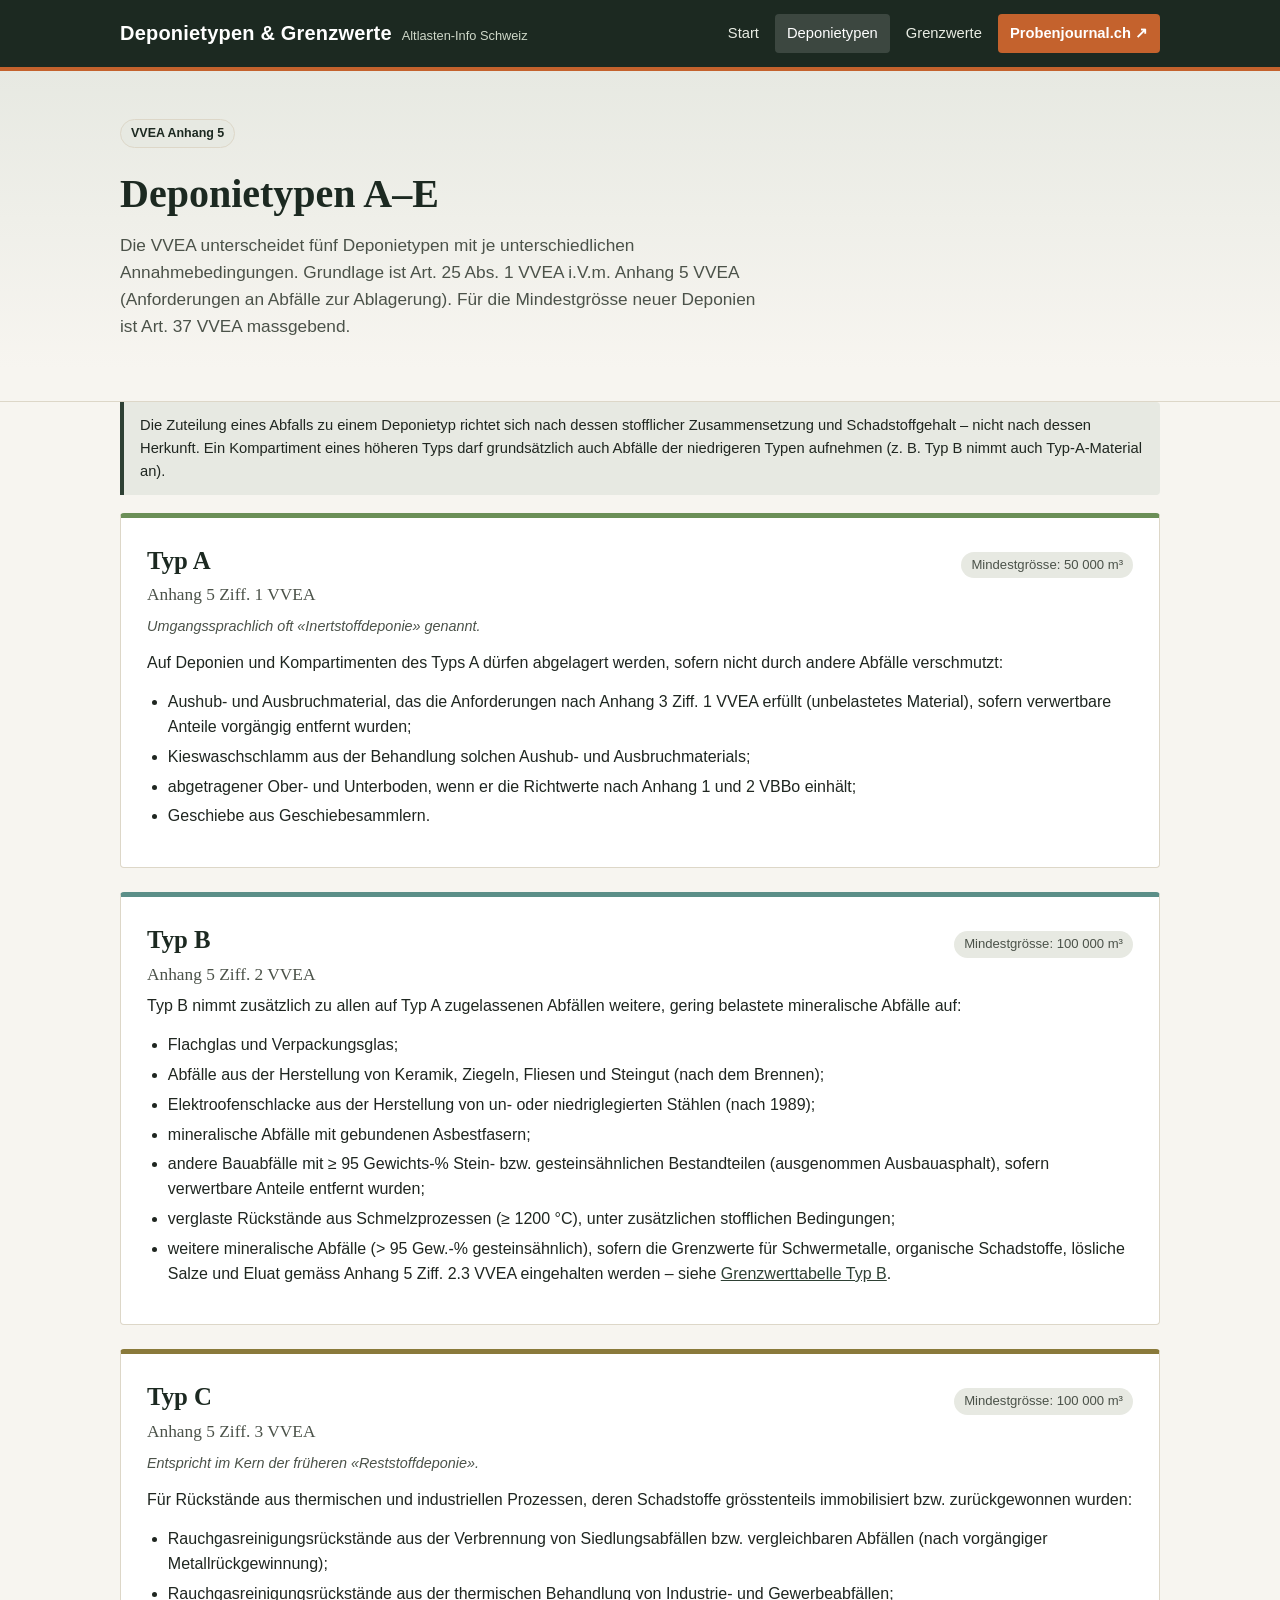
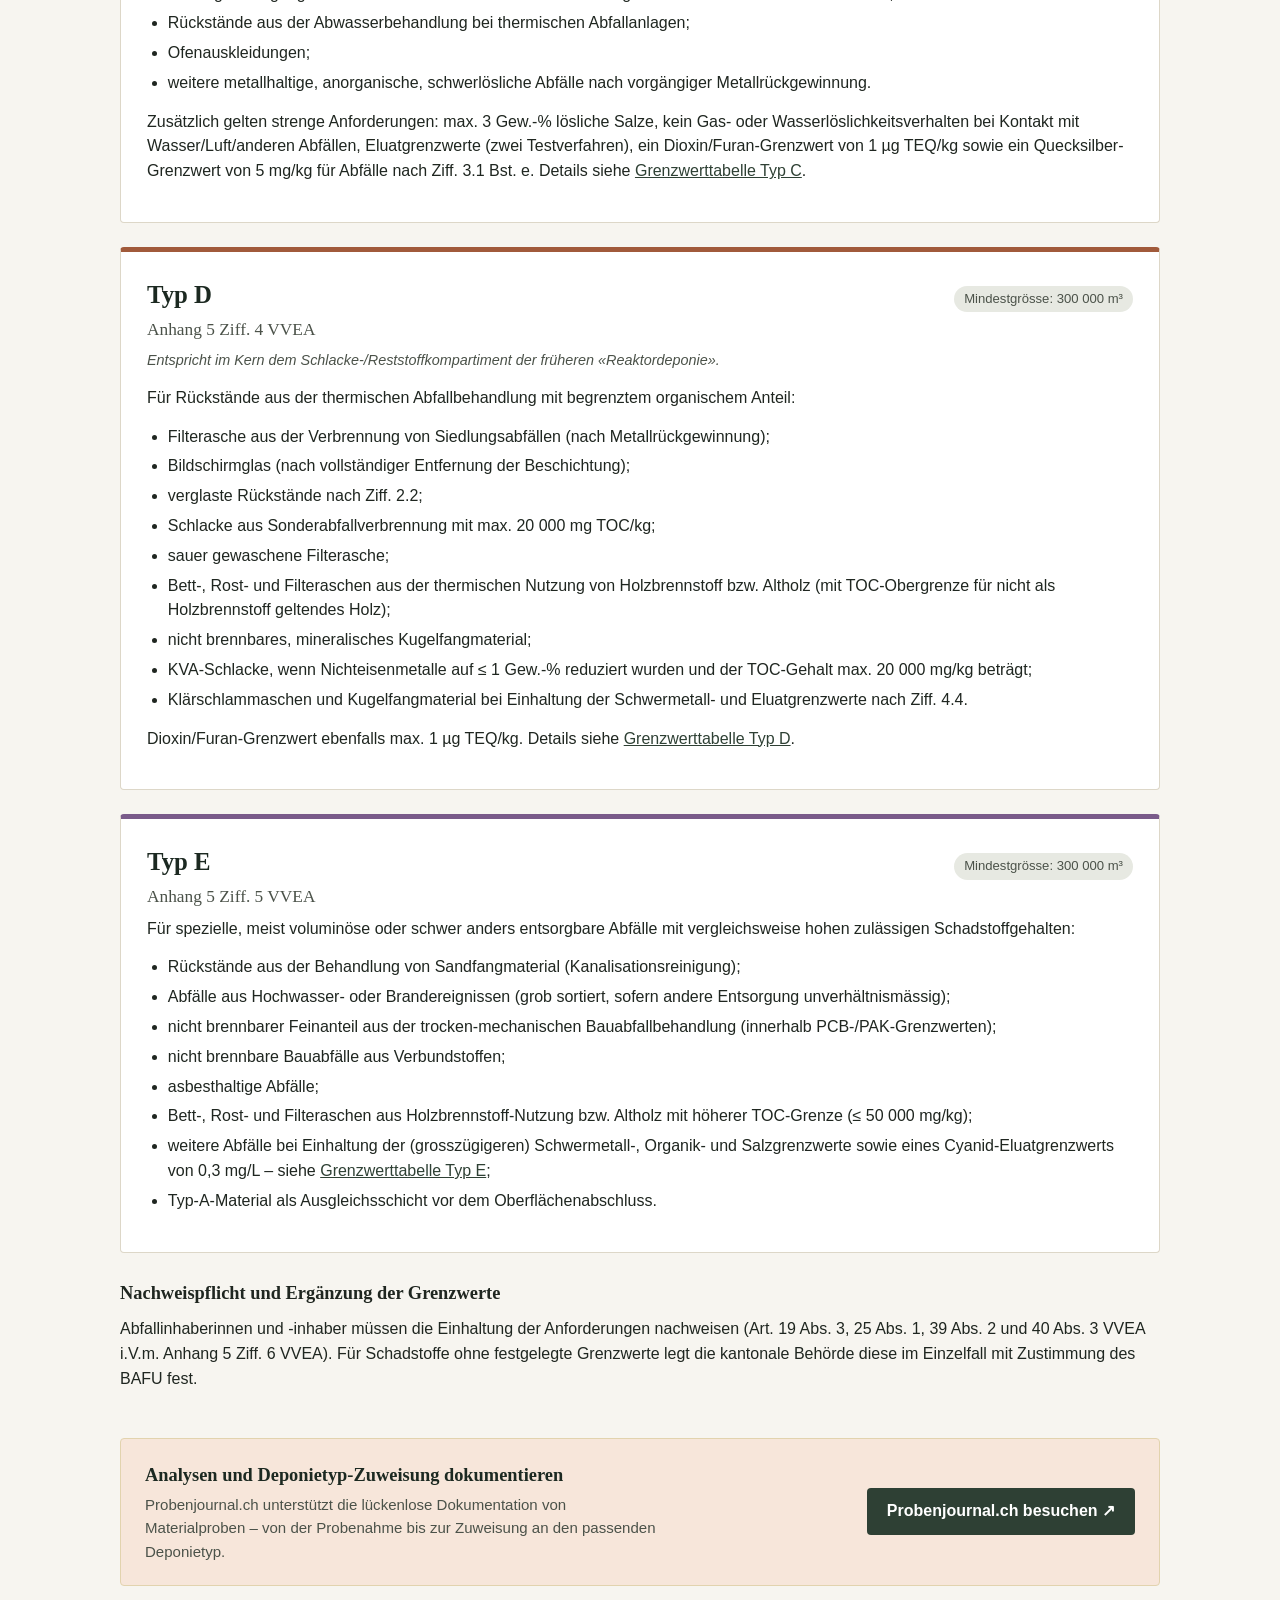
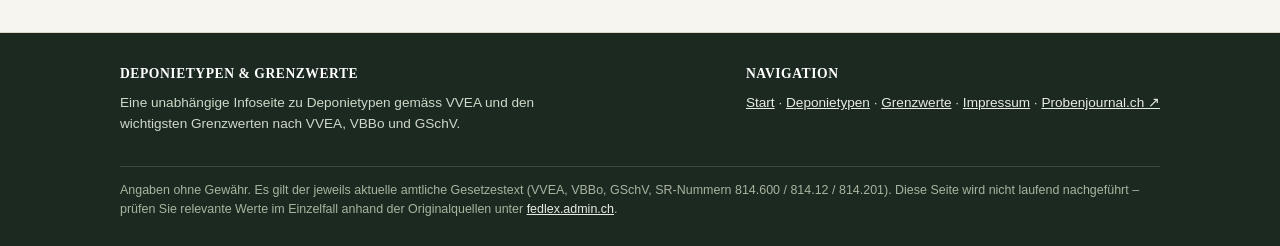
==== commit 94935d9a: "Impressum ergänzen (Art. 3 UWG) Anbieterkennzeichnung übernommen von probenjournal-frontpage/impress" ====
--- a/deponietypen.html
+++ b/deponietypen.html
@@ -169,6 +169,7 @@
           <a href="index.html">Start</a> ·
           <a href="deponietypen.html">Deponietypen</a> ·
           <a href="grenzwerte.html">Grenzwerte</a> ·
+          <a href="impressum.html">Impressum</a> ·
           <a href="https://probenjournal.ch" target="_blank" rel="noopener">Probenjournal.ch ↗</a>
         </p>
       </div>
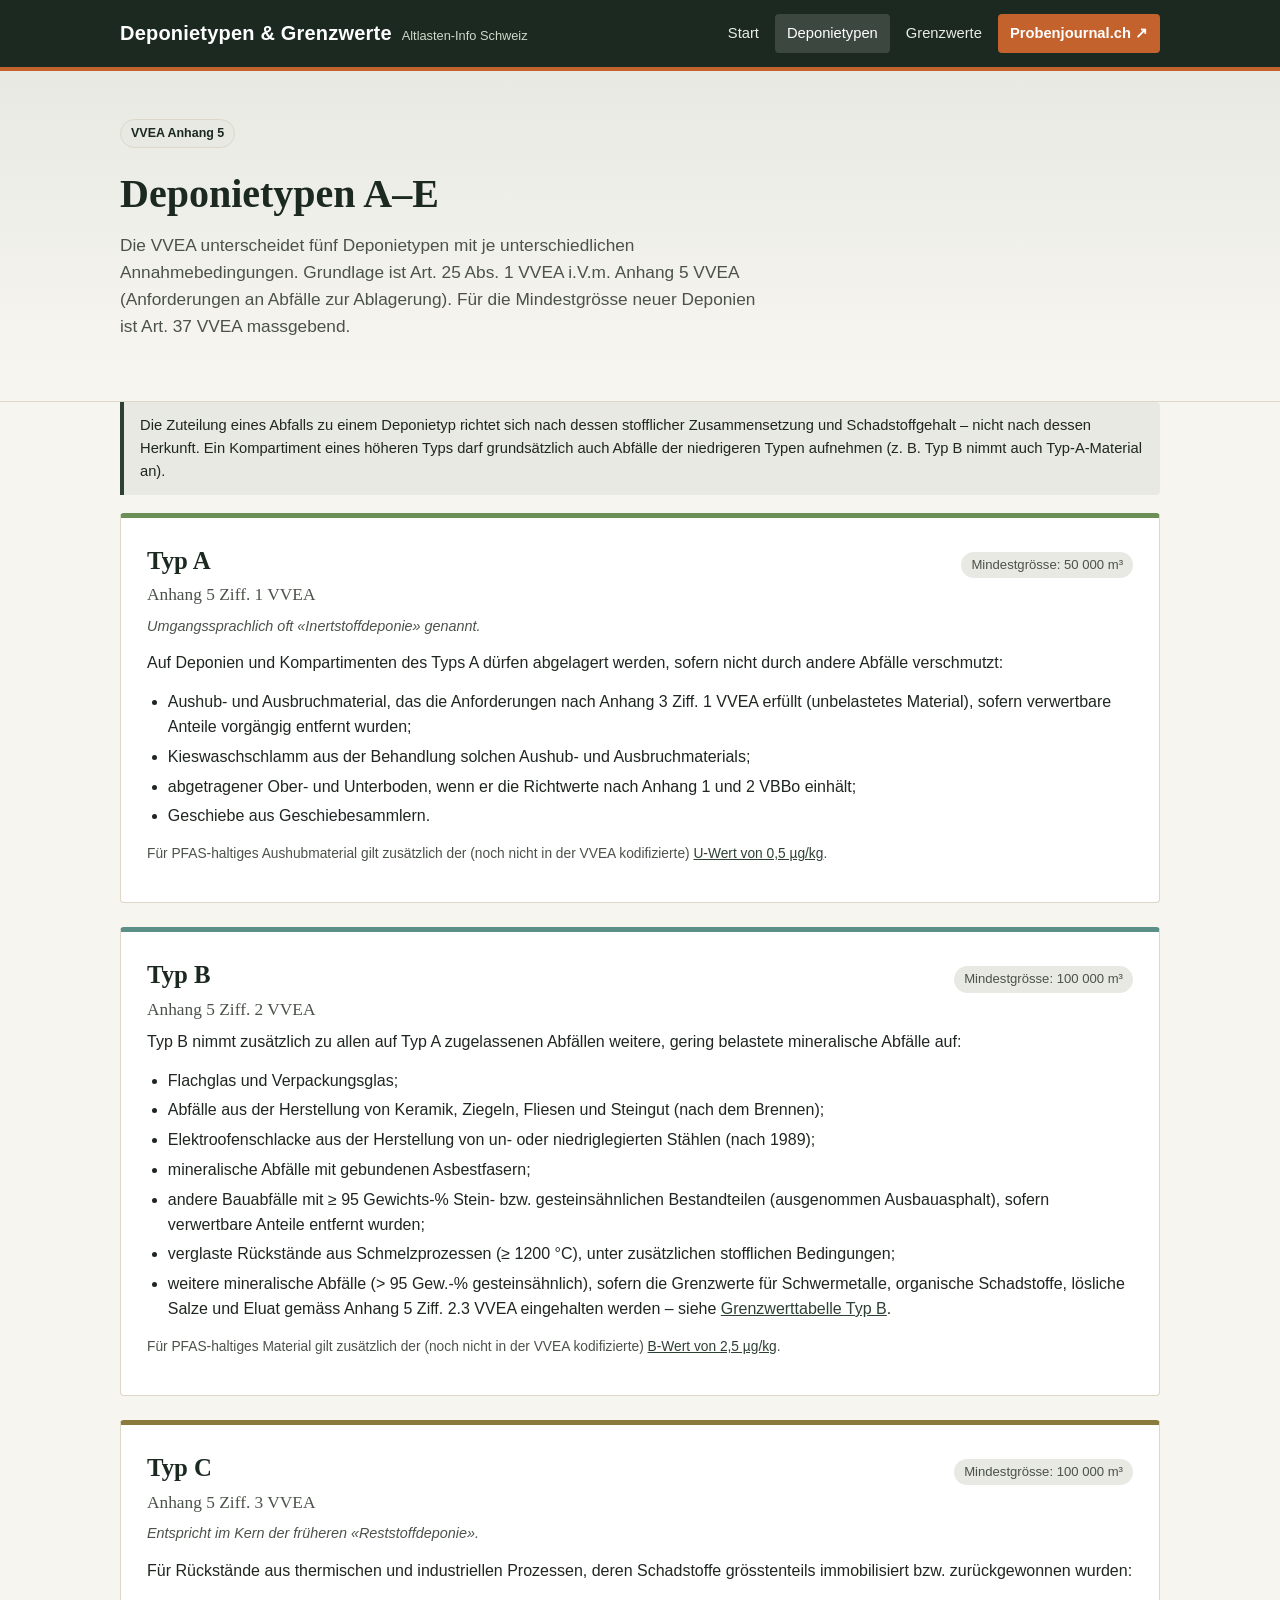
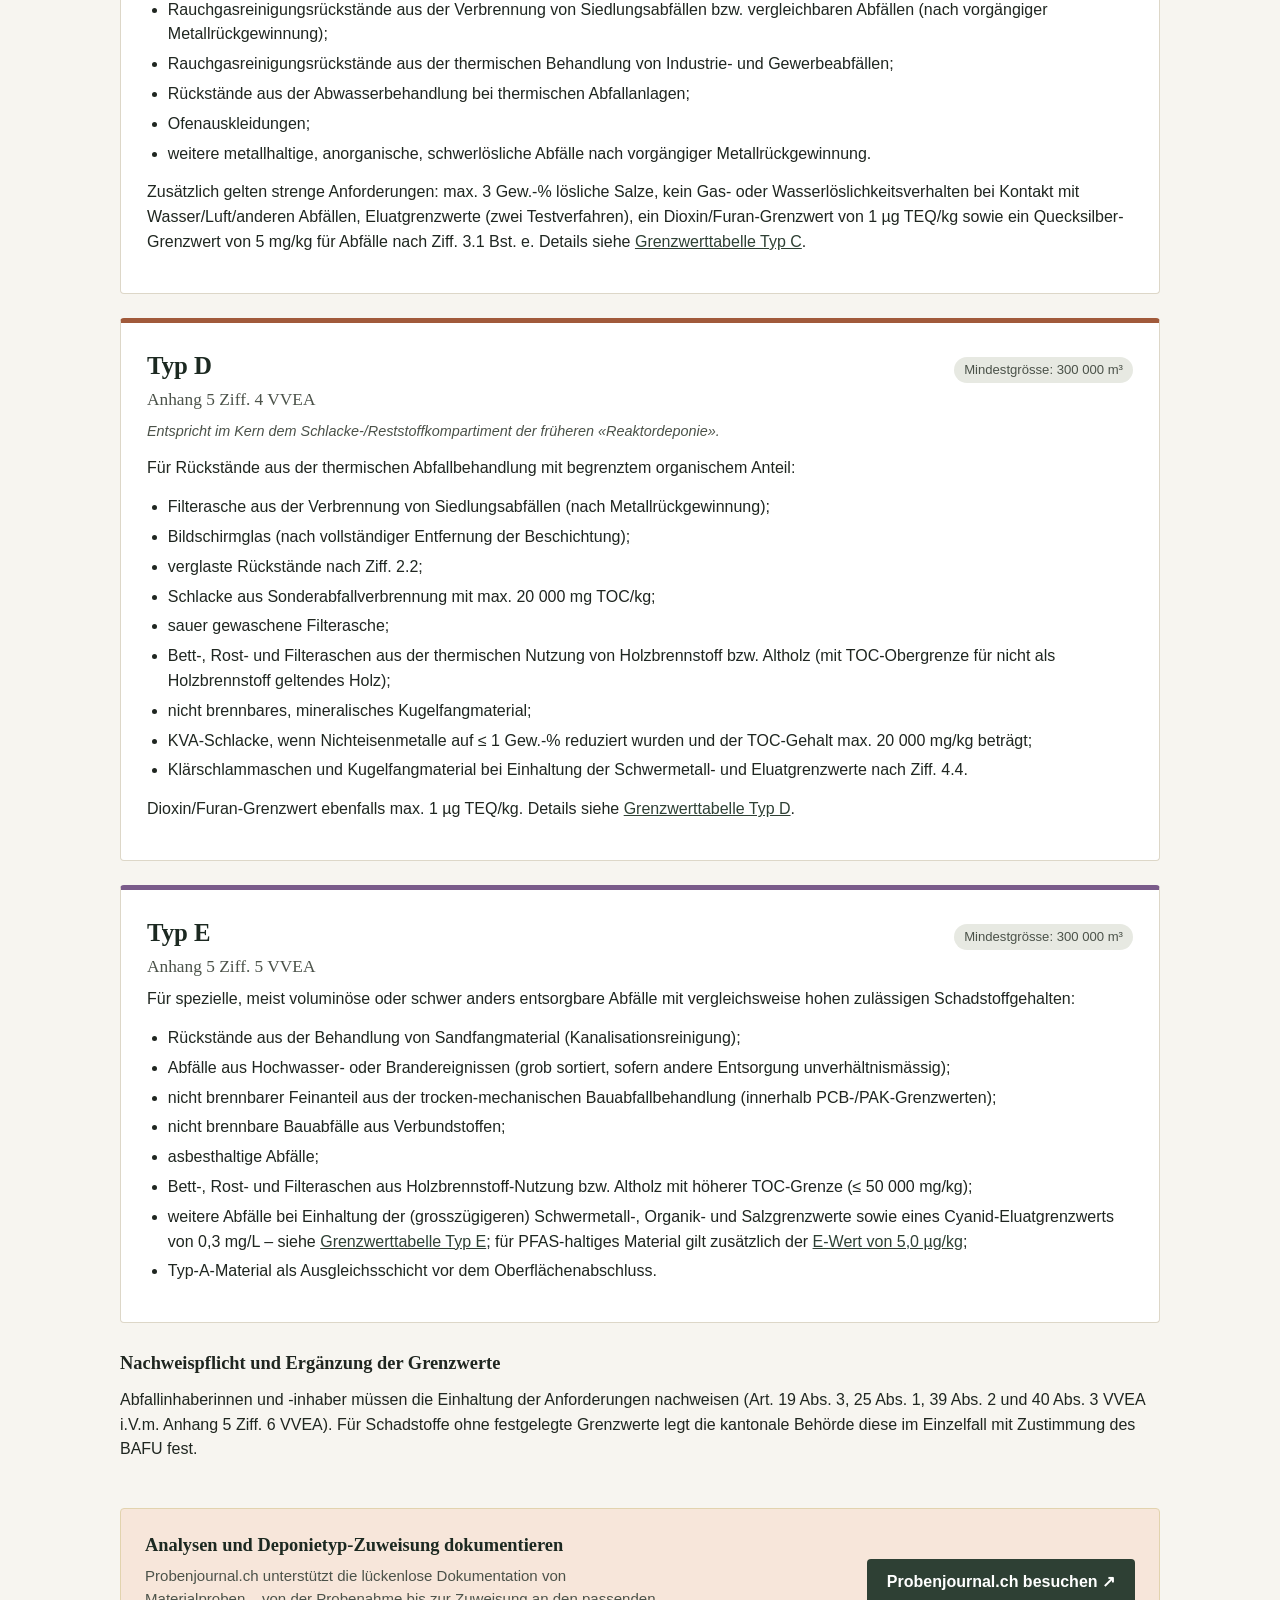
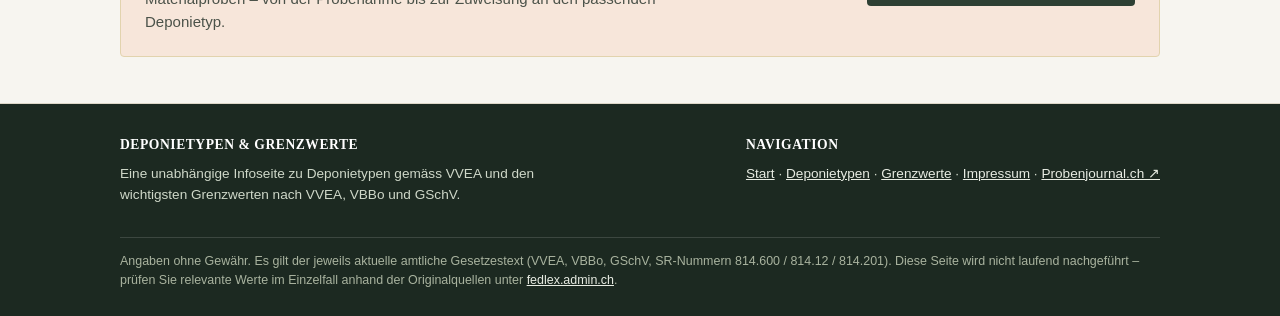
==== commit 4125a2aa: "PFAS-Grenzwerte ergänzen (BAFU-Vollzugswerte) PFAS sind in der VVEA selbst noch nicht geregelt; ergä" ====
--- a/deponietypen.html
+++ b/deponietypen.html
@@ -59,6 +59,7 @@
       <li>abgetragener Ober- und Unterboden, wenn er die Richtwerte nach Anhang 1 und 2 VBBo einhält;</li>
       <li>Geschiebe aus Geschiebesammlern.</li>
     </ul>
+    <p class="small muted">Für PFAS-haltiges Aushubmaterial gilt zusätzlich der (noch nicht in der VVEA kodifizierte) <a href="grenzwerte.html#pfas">U-Wert von 0,5 µg/kg</a>.</p>
   </section>
 
   <section class="typ-section" id="typ-b" data-typ="B">
@@ -76,6 +77,7 @@
       <li>verglaste Rückstände aus Schmelzprozessen (≥ 1200 °C), unter zusätzlichen stofflichen Bedingungen;</li>
       <li>weitere mineralische Abfälle (&gt; 95 Gew.-% gesteinsähnlich), sofern die Grenzwerte für Schwermetalle, organische Schadstoffe, lösliche Salze und Eluat gemäss Anhang 5 Ziff. 2.3 VVEA eingehalten werden – siehe <a href="grenzwerte.html#matrix">Grenzwerttabelle Typ B</a>.</li>
     </ul>
+    <p class="small muted">Für PFAS-haltiges Material gilt zusätzlich der (noch nicht in der VVEA kodifizierte) <a href="grenzwerte.html#pfas">B-Wert von 2,5 µg/kg</a>.</p>
   </section>
 
   <section class="typ-section" id="typ-c" data-typ="C">
@@ -129,7 +131,7 @@
       <li>nicht brennbare Bauabfälle aus Verbundstoffen;</li>
       <li>asbesthaltige Abfälle;</li>
       <li>Bett-, Rost- und Filteraschen aus Holzbrennstoff-Nutzung bzw. Altholz mit höherer TOC-Grenze (≤ 50 000 mg/kg);</li>
-      <li>weitere Abfälle bei Einhaltung der (grosszügigeren) Schwermetall-, Organik- und Salzgrenzwerte sowie eines Cyanid-Eluatgrenzwerts von 0,3 mg/L – siehe <a href="grenzwerte.html#matrix">Grenzwerttabelle Typ E</a>;</li>
+      <li>weitere Abfälle bei Einhaltung der (grosszügigeren) Schwermetall-, Organik- und Salzgrenzwerte sowie eines Cyanid-Eluatgrenzwerts von 0,3 mg/L – siehe <a href="grenzwerte.html#matrix">Grenzwerttabelle Typ E</a>; für PFAS-haltiges Material gilt zusätzlich der <a href="grenzwerte.html#pfas">E-Wert von 5,0 µg/kg</a>;</li>
       <li>Typ-A-Material als Ausgleichsschicht vor dem Oberflächenabschluss.</li>
     </ul>
   </section>
--- a/css/style.css
+++ b/css/style.css
@@ -428,6 +428,14 @@
 .typ-legend .dot.d { background: var(--typ-d); }
 .typ-legend .dot.e { background: var(--typ-e); }
 
+.typ-legend .unit-tag {
+  margin-left: auto;
+  font-weight: 700;
+  color: var(--brand-dark);
+  background: var(--accent-tint);
+  border-color: #e2d3ae;
+}
+
 /* Matrix-Tabelle: alle Stoffe x alle Typen, kompakt & farblich unterlegt */
 
 .matrix-scroll {
@@ -538,6 +546,37 @@
 .mini-card[data-typ="E"] { border-top-color: var(--typ-e); }
 .mini-card[data-typ="Boden"] { border-top-color: var(--brand); }
 .mini-card[data-typ="Wasser"] { border-top-color: var(--accent); }
+
+.mini-card.wide { grid-column: 1 / -1; }
+
+.mini-card table.cols {
+  width: 100%;
+  border-collapse: collapse;
+}
+
+.mini-card table.cols th, .mini-card table.cols td {
+  padding: 6px 8px;
+  text-align: center;
+  border-bottom: 1px solid var(--line);
+  white-space: nowrap;
+  font-size: 0.78rem;
+}
+
+.mini-card table.cols thead th {
+  background: var(--brand-tint);
+  color: var(--brand-dark);
+  font-weight: 700;
+  white-space: normal;
+}
+
+.mini-card table.cols tbody th {
+  text-align: left;
+  font-weight: 500;
+  white-space: normal;
+}
+
+.mini-card table.cols tbody tr:nth-child(even) { background: #fbfaf7; }
+.mini-card table.cols tbody tr:last-child th, .mini-card table.cols tbody tr:last-child td { border-bottom: none; }
 
 .mini-card h4 {
   margin: 0 0 8px;
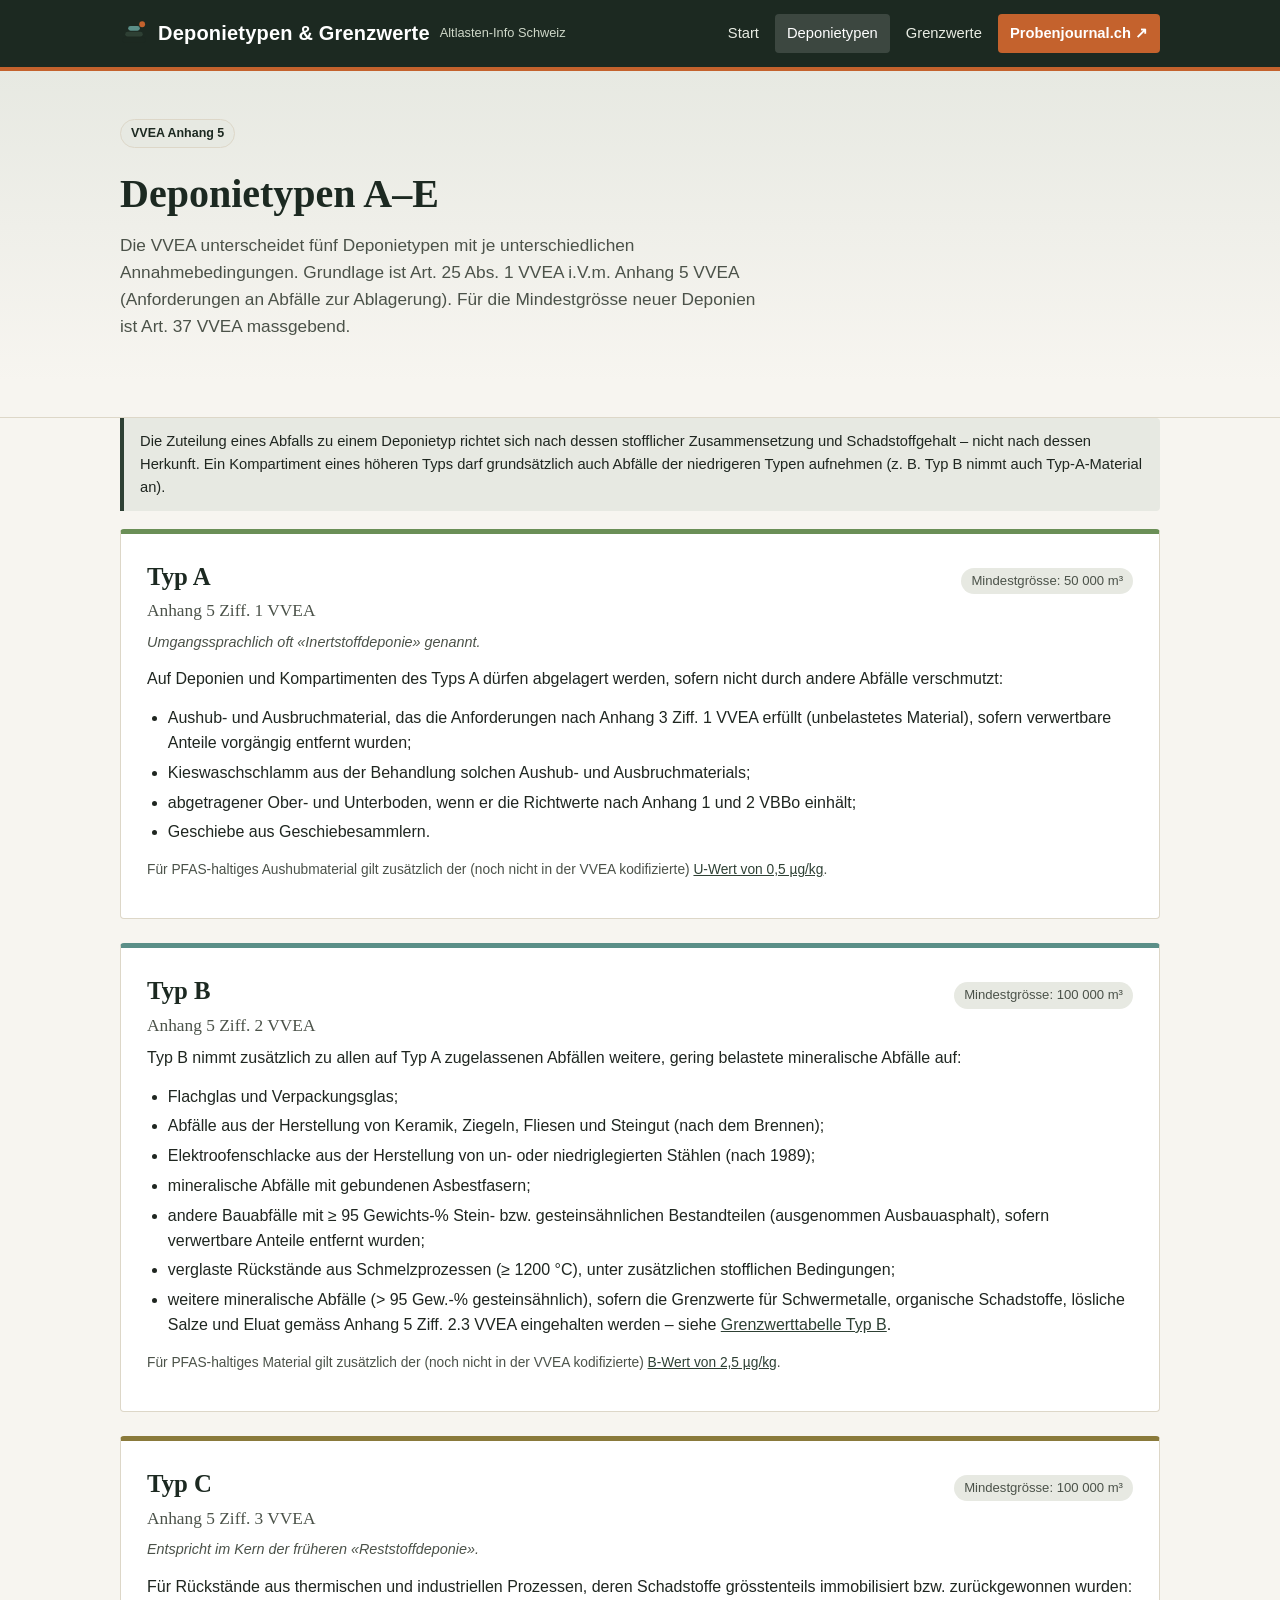
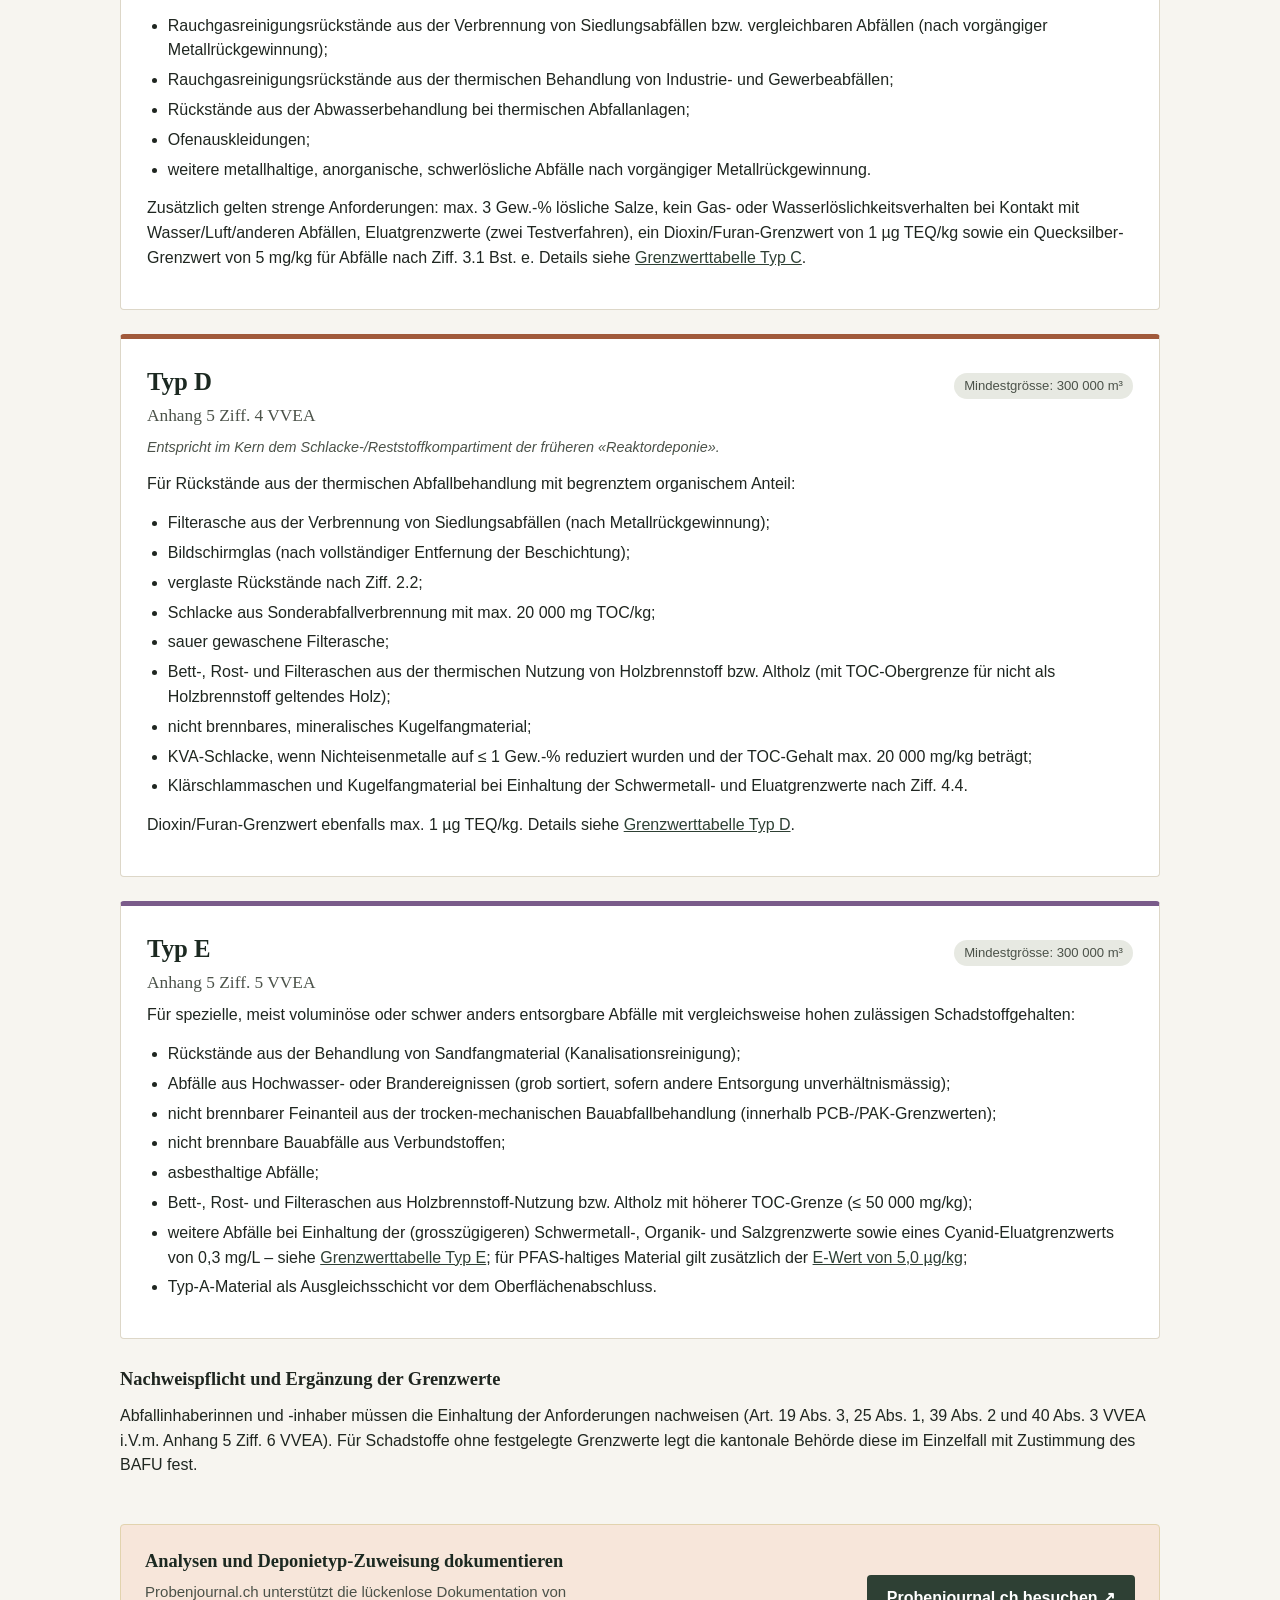
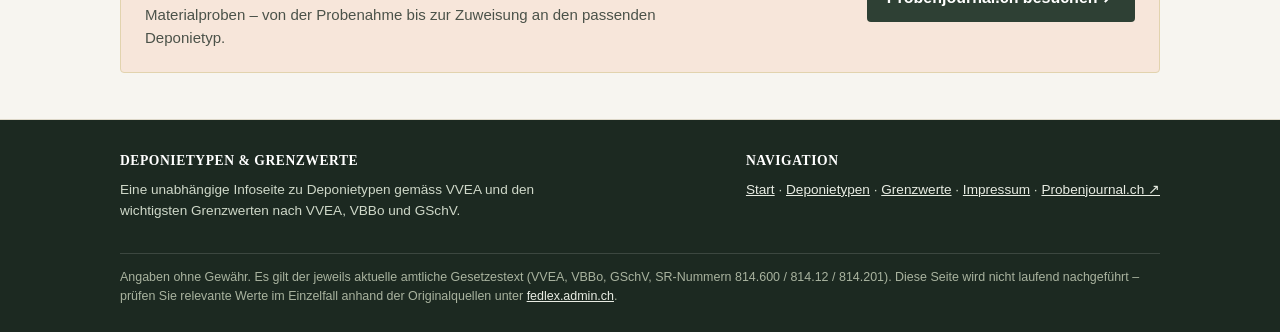
==== commit ed24e560: "Logo ergänzen, Abstand unter Hero vergrössern - Kleines SVG-Logo (Schichten-Symbol, Markenfarben) al" ====
--- a/deponietypen.html
+++ b/deponietypen.html
@@ -5,6 +5,7 @@
 <meta name="viewport" content="width=device-width, initial-scale=1">
 <title>Deponietypen A–E gemäss VVEA | Deponietypen &amp; Grenzwerte</title>
 <meta name="description" content="Deponietyp A, B, C, D und E gemäss Anhang 5 VVEA: zulässige Abfälle, Mindestgrössen und wichtigste Anforderungen im Überblick.">
+<link rel="icon" type="image/svg+xml" href="img/logo.svg">
 <link rel="stylesheet" href="css/style.css">
 </head>
 <body>
@@ -12,6 +13,7 @@
 <header class="site-header">
   <div class="wrap">
     <a class="brand" href="index.html">
+      <img src="img/logo.svg" alt="" class="brand-logo" width="28" height="28">
       <strong>Deponietypen&nbsp;&amp;&nbsp;Grenzwerte</strong>
       <span class="sub">Altlasten-Info Schweiz</span>
     </a>
--- a/css/style.css
+++ b/css/style.css
@@ -77,10 +77,15 @@
 
 .brand {
   display: flex;
-  align-items: baseline;
+  align-items: center;
   gap: 10px;
   text-decoration: none;
   color: #fff;
+}
+
+.brand-logo {
+  display: block;
+  flex-shrink: 0;
 }
 
 .brand strong {
@@ -130,7 +135,7 @@
 .hero {
   background: linear-gradient(180deg, var(--brand-tint), var(--bg) 90%);
   border-bottom: 1px solid var(--line);
-  padding: 48px 0 40px;
+  padding: 48px 0 56px;
 }
 
 .hero h1 {
@@ -169,7 +174,7 @@
 /* -------------------- Main content -------------------- */
 
 main {
-  padding: 40px 0 20px;
+  padding: 56px 0 20px;
 }
 
 section.block {
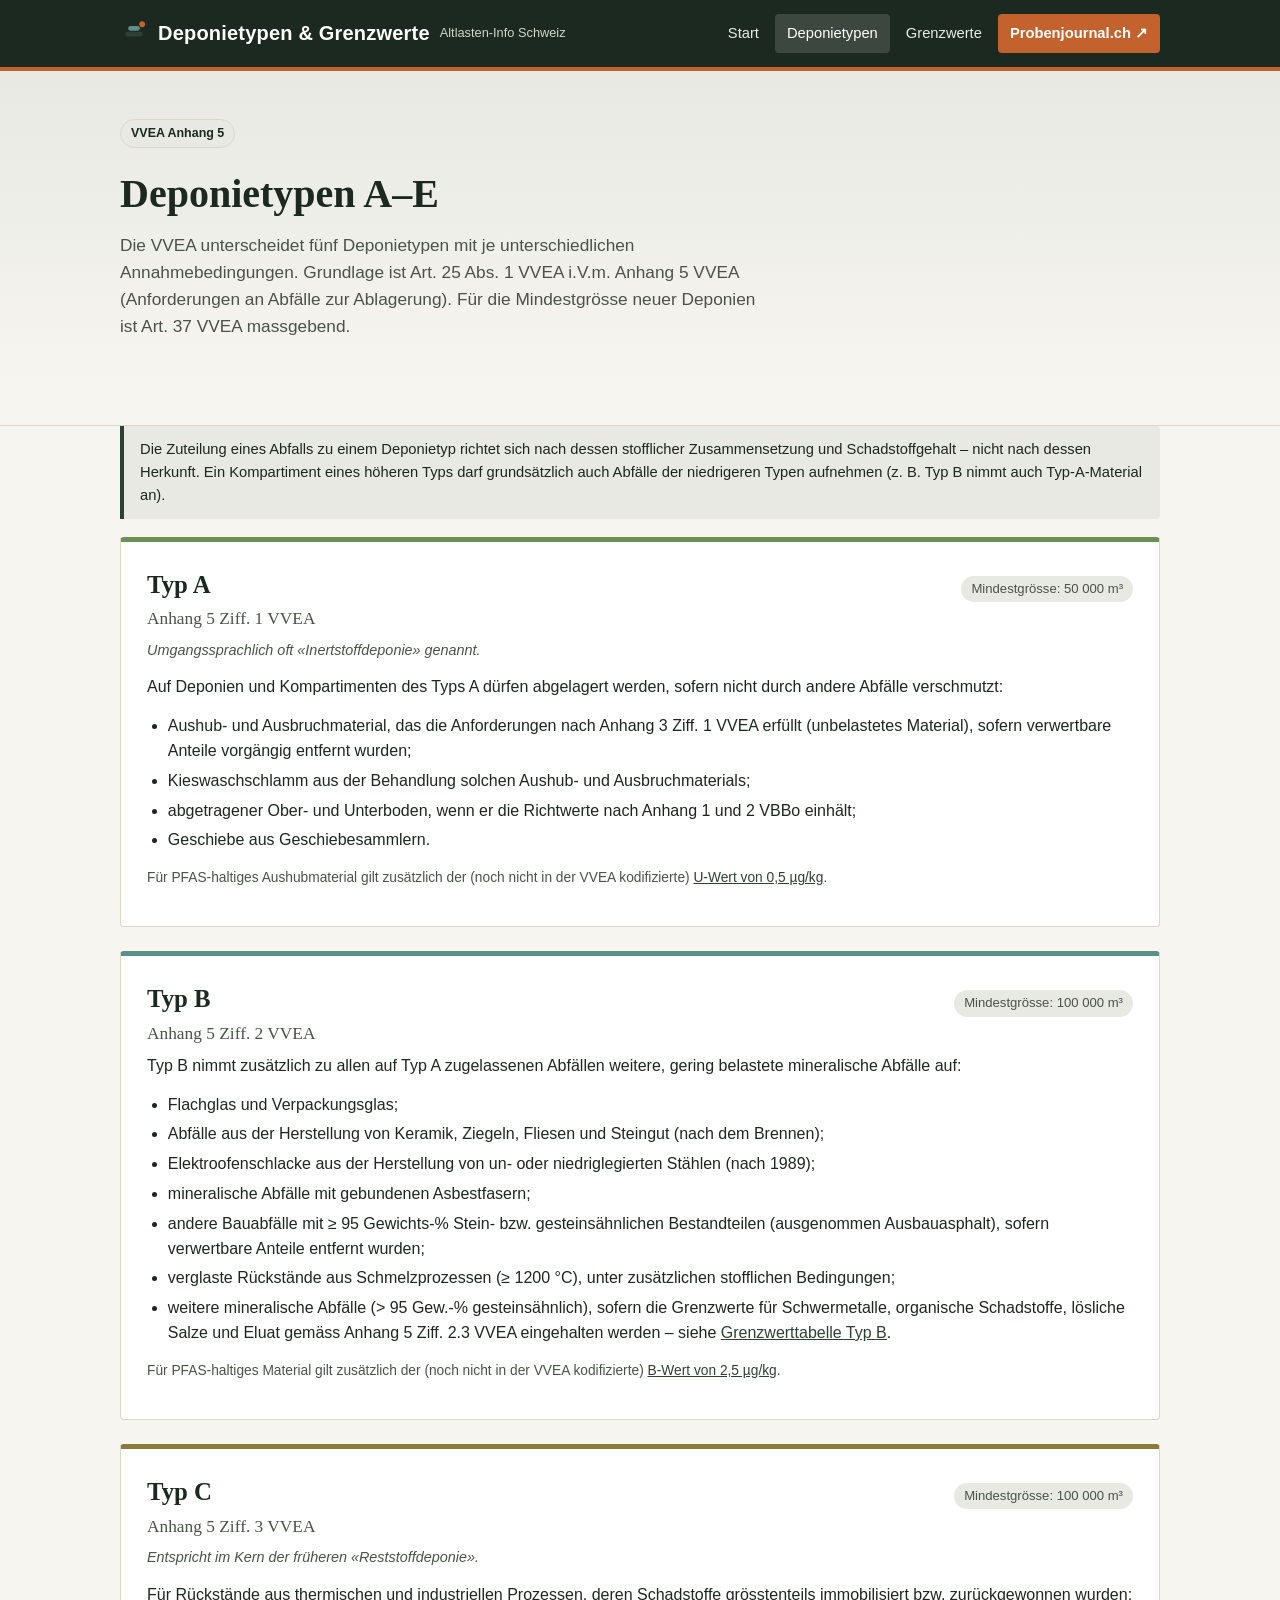
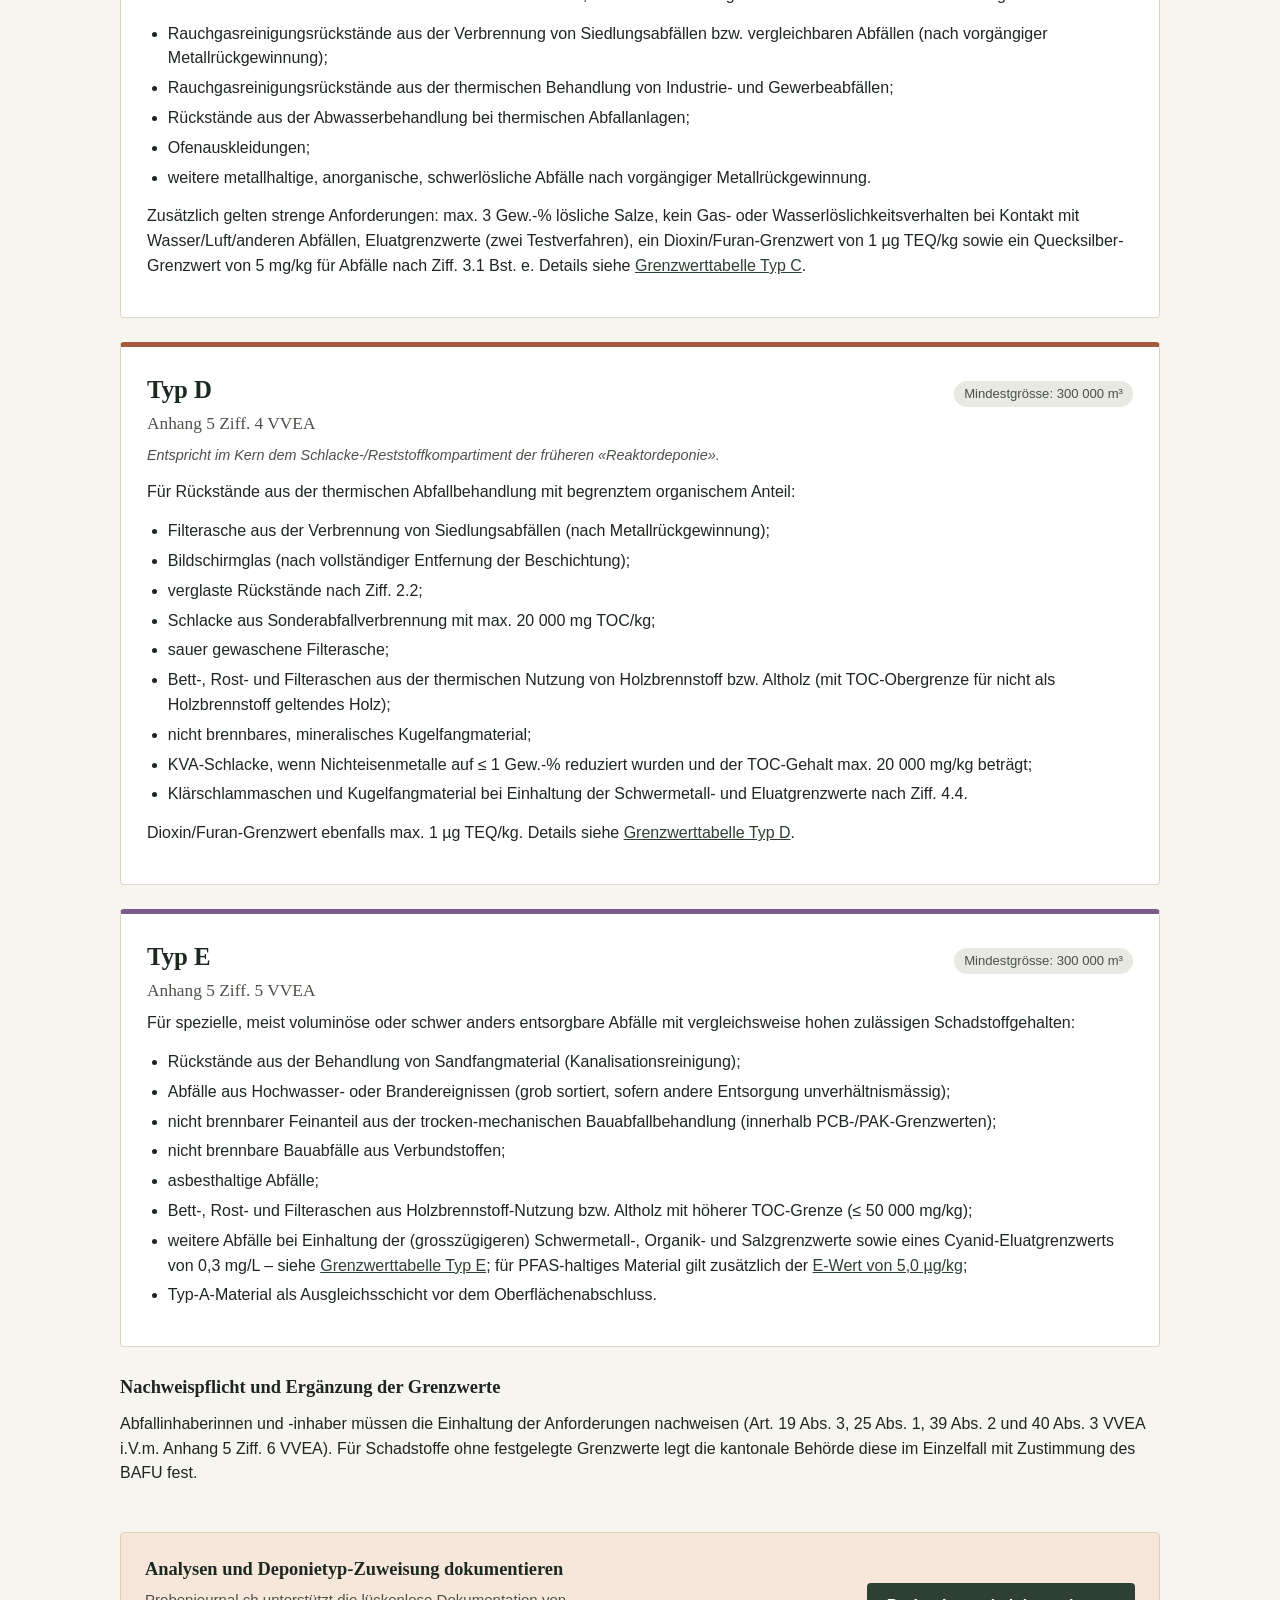
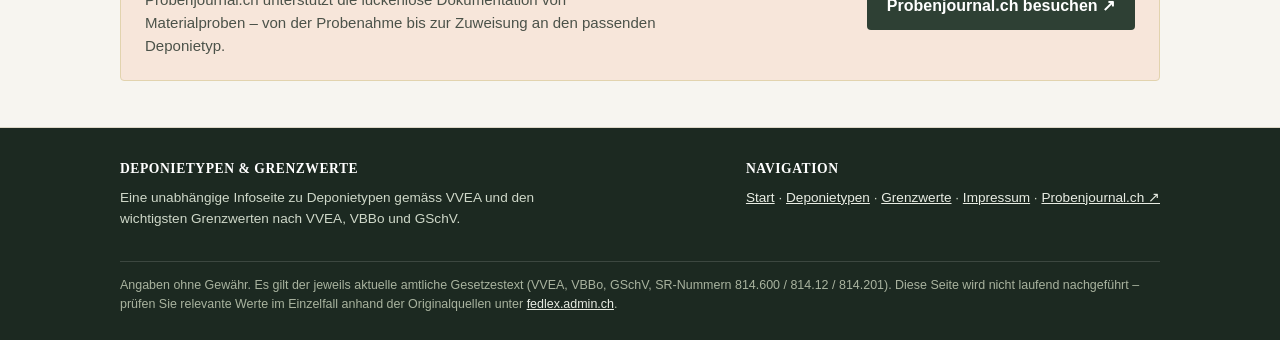
==== commit c2c7724c: "SEO-Grundlagen ergänzen: robots.txt, sitemap.xml, Canonical, OG/Twitter, JSON-LD - robots.txt + site" ====
--- a/deponietypen.html
+++ b/deponietypen.html
@@ -3,10 +3,36 @@
 <head>
 <meta charset="UTF-8">
 <meta name="viewport" content="width=device-width, initial-scale=1">
-<title>Deponietypen A–E gemäss VVEA | Deponietypen &amp; Grenzwerte</title>
-<meta name="description" content="Deponietyp A, B, C, D und E gemäss Anhang 5 VVEA: zulässige Abfälle, Mindestgrössen und wichtigste Anforderungen im Überblick.">
+<title>Deponietypen A–E: Inertstoffdeponie &amp; Co. nach VVEA</title>
+<meta name="description" content="Deponietyp A, B, C, D und E gemäss Anhang 5 VVEA erklärt – von Inertstoffdeponie über Reststoffdeponie bis Reaktordeponie: zulässige Abfälle, Mindestgrössen und Anforderungen für Altlasten- und Baupraxis.">
+<meta name="robots" content="index, follow">
+<link rel="canonical" href="https://deponietypen.ch/deponietypen.html">
+
+<meta property="og:type" content="article">
+<meta property="og:site_name" content="Deponietypen & Grenzwerte">
+<meta property="og:title" content="Deponietypen A–E: Inertstoffdeponie &amp; Co. nach VVEA">
+<meta property="og:description" content="Deponietyp A bis E gemäss VVEA erklärt: zulässige Abfälle, Mindestgrössen und Anforderungen im Überblick.">
+<meta property="og:url" content="https://deponietypen.ch/deponietypen.html">
+<meta property="og:locale" content="de_CH">
+<meta property="og:image" content="https://deponietypen.ch/img/og-cover.png">
+<meta property="og:image:width" content="1200">
+<meta property="og:image:height" content="630">
+<meta name="twitter:card" content="summary_large_image">
+<meta name="twitter:image" content="https://deponietypen.ch/img/og-cover.png">
+
 <link rel="icon" type="image/svg+xml" href="img/logo.svg">
 <link rel="stylesheet" href="css/style.css">
+
+<script type="application/ld+json">
+{
+  "@context": "https://schema.org",
+  "@type": "BreadcrumbList",
+  "itemListElement": [
+    { "@type": "ListItem", "position": 1, "name": "Start", "item": "https://deponietypen.ch/" },
+    { "@type": "ListItem", "position": 2, "name": "Deponietypen", "item": "https://deponietypen.ch/deponietypen.html" }
+  ]
+}
+</script>
 </head>
 <body>
 
--- a/css/style.css
+++ b/css/style.css
@@ -135,7 +135,7 @@
 .hero {
   background: linear-gradient(180deg, var(--brand-tint), var(--bg) 90%);
   border-bottom: 1px solid var(--line);
-  padding: 48px 0 56px;
+  padding: 48px 0 64px;
 }
 
 .hero h1 {
@@ -174,7 +174,7 @@
 /* -------------------- Main content -------------------- */
 
 main {
-  padding: 56px 0 20px;
+  padding: 80px 0 20px;
 }
 
 section.block {
